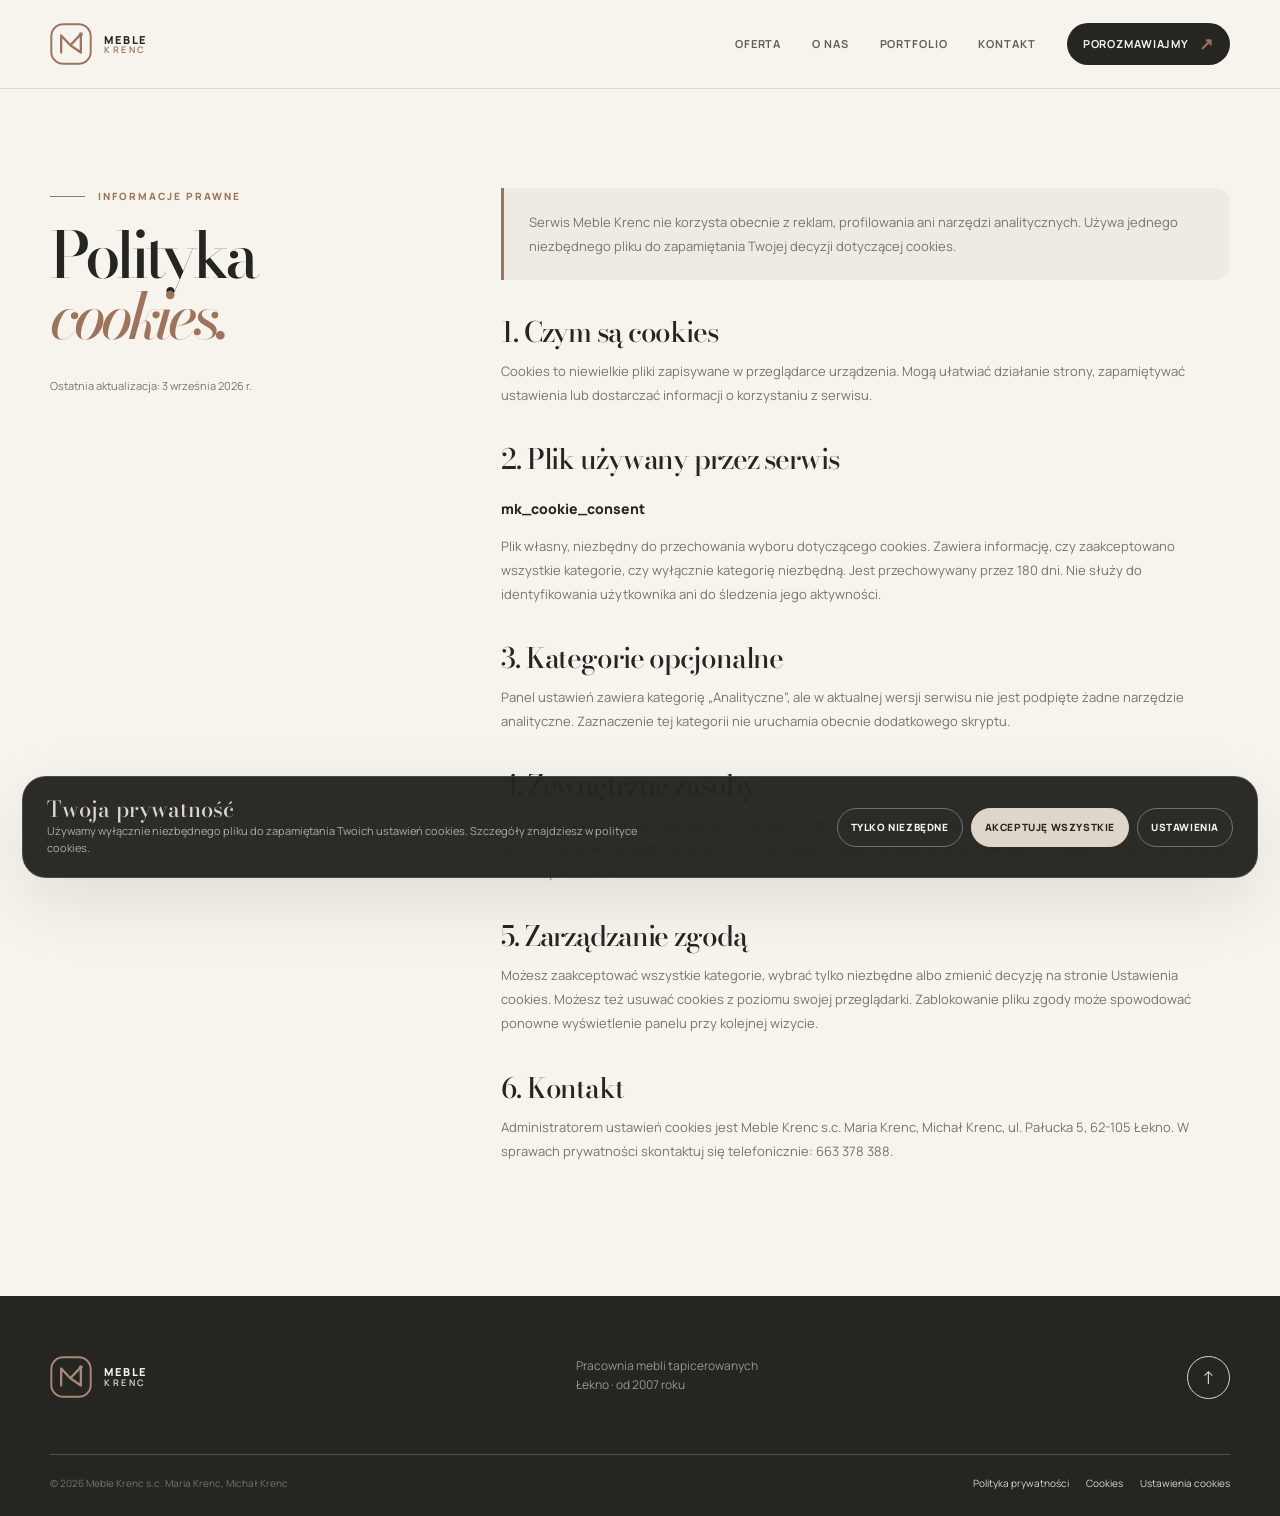
==== cookies.html @ d2b19672 "Refresh site design and add multipage privacy experience" ====
<!doctype html>
<html lang="pl">
  <head><meta charset="UTF-8" /><meta name="viewport" content="width=device-width, initial-scale=1.0" /><meta name="description" content="Polityka cookies serwisu Meble Krenc." /><title>Polityka cookies — Meble Krenc</title><link rel="stylesheet" href="site.css" /><script defer src="site.js"></script></head>
  <body data-page="cookies">
    <a class="skip-link" href="#main-content">Przejdź do treści</a>
    <header class="site-header" data-header><div class="container nav-wrap"><a class="brand" href="index.html" aria-label="Meble Krenc — strona główna"><img class="logo-symbol" src="assets/logo.svg" alt="" /><span class="brand-name">meble<em>krenc</em></span></a><button class="menu-toggle" type="button" aria-expanded="false" aria-controls="site-nav"><span class="sr-only">Otwórz menu</span><span></span><span></span></button><nav class="site-nav" id="site-nav" aria-label="Główna nawigacja"><a href="oferta.html">Oferta</a><a href="o-nas.html">O nas</a><a href="realizacje.html">Portfolio</a><a href="kontakt.html">Kontakt</a><a class="nav-pill" href="kontakt.html">Porozmawiajmy <span>↗</span></a></nav></div></header>
    <main id="main-content" class="legal-page"><div class="container legal-layout"><aside class="legal-aside"><div class="section-label">Informacje prawne</div><h1>Polityka<br /><em>cookies.</em></h1><p class="legal-updated">Ostatnia aktualizacja: 3 września 2026 r.</p></aside><article class="legal-content"><div class="legal-callout"><p>Serwis Meble Krenc nie korzysta obecnie z reklam, profilowania ani narzędzi analitycznych. Używa jednego niezbędnego pliku do zapamiętania Twojej decyzji dotyczącej cookies.</p></div><h2>1. Czym są cookies</h2><p>Cookies to niewielkie pliki zapisywane w przeglądarce urządzenia. Mogą ułatwiać działanie strony, zapamiętywać ustawienia lub dostarczać informacji o korzystaniu z serwisu.</p><h2>2. Plik używany przez serwis</h2><h3>mk_cookie_consent</h3><p>Plik własny, niezbędny do przechowania wyboru dotyczącego cookies. Zawiera informację, czy zaakceptowano wszystkie kategorie, czy wyłącznie kategorię niezbędną. Jest przechowywany przez 180 dni. Nie służy do identyfikowania użytkownika ani do śledzenia jego aktywności.</p><h2>3. Kategorie opcjonalne</h2><p>Panel ustawień zawiera kategorię „Analityczne”, ale w aktualnej wersji serwisu nie jest podpięte żadne narzędzie analityczne. Zaznaczenie tej kategorii nie uruchamia obecnie dodatkowego skryptu.</p><h2>4. Zewnętrzne zasoby</h2><p>Strona korzysta z fontów ładowanych z Google Fonts oraz zdjęć dostarczanych przez Unsplash CDN. Są to zasoby techniczne, a nie narzędzia analityczne. Ich dostawcy mogą przetwarzać podstawowe informacje o połączeniu zgodnie z własnymi zasadami.</p><h2>5. Zarządzanie zgodą</h2><p>Możesz zaakceptować wszystkie kategorie, wybrać tylko niezbędne albo zmienić decyzję na stronie <a href="ustawienia-cookies.html">Ustawienia cookies</a>. Możesz też usuwać cookies z poziomu swojej przeglądarki. Zablokowanie pliku zgody może spowodować ponowne wyświetlenie panelu przy kolejnej wizycie.</p><h2>6. Kontakt</h2><p>Administratorem ustawień cookies jest Meble Krenc s.c. Maria Krenc, Michał Krenc, ul. Pałucka 5, 62-105 Łekno. W sprawach prywatności skontaktuj się telefonicznie: <a href="tel:+48663378388">663 378 388</a>.</p></article></div></main>
    <footer class="site-footer"><div class="container footer-main"><a class="brand footer-brand" href="index.html"><img class="logo-symbol" src="assets/logo.svg" alt="" /><span class="brand-name">meble<em>krenc</em></span></a><p>Pracownia mebli tapicerowanych<br />Łekno · od 2007 roku</p><a class="footer-to-top" href="#main-content" aria-label="Wróć na górę">↑</a></div><div class="container footer-bottom"><span>© <span data-year></span> Meble Krenc s.c. Maria Krenc, Michał Krenc</span><span class="footer-legal"><a href="polityka-prywatnosci.html">Polityka prywatności</a><a href="cookies.html">Cookies</a><a href="ustawienia-cookies.html" data-cookie-open>Ustawienia cookies</a></span></div></footer>
    <div class="cookie-banner" id="cookie-banner" hidden><div class="cookie-copy"><strong>Twoja prywatność</strong><p>Używamy wyłącznie niezbędnego pliku do zapamiętania Twoich ustawień cookies. Szczegóły znajdziesz w <a href="cookies.html">polityce cookies</a>.</p></div><div class="cookie-actions"><button type="button" data-cookie-necessary>Tylko niezbędne</button><button class="cookie-accept" type="button" data-cookie-accept>Akceptuję wszystkie</button><a href="ustawienia-cookies.html">Ustawienia</a></div></div><div class="cookie-modal" id="cookie-modal" hidden><div class="cookie-panel" role="dialog" aria-modal="true" aria-labelledby="cookie-title"><h2 id="cookie-title">Ustawienia cookies</h2><p>Strona nie korzysta obecnie z narzędzi analitycznych ani reklamowych.</p><label class="cookie-option"><span><strong>Niezbędne</strong><p>Zapamiętanie ustawień zgody. Zawsze aktywne.</p></span><input type="checkbox" checked disabled /></label><label class="cookie-option"><span><strong>Analityczne</strong><p>Obecnie nie są używane.</p></span><input type="checkbox" data-cookie-analytics /></label><div class="cookie-panel-actions"><button class="button button-outline" type="button" data-cookie-close>Anuluj</button><button class="button button-primary" type="button" data-cookie-save>Zapisz ustawienia</button></div></div></div>
  </body>
</html>
---- site.css ----
@import url('https://fonts.googleapis.com/css2?family=Bodoni+Moda:opsz,wght@6..96,400;6..96,500;6..96,600;6..96,700&family=Manrope:wght@400;500;600;700;800&display=swap');

:root {
  --charcoal: #252522;
  --charcoal-2: #34332e;
  --cream: #f7f4ee;
  --paper: #eeebe4;
  --sand: #ded6ca;
  --taupe: #b9ad9f;
  --clay: #9d735d;
  --olive: #6f786b;
  --ink-muted: #77746c;
  --line: rgba(37, 37, 34, .14);
  --line-light: rgba(247,244,238,.2);
  --display: "Bodoni Moda", Georgia, serif;
  --body: "Manrope", Arial, sans-serif;
  --shadow: 0 24px 70px rgba(37,37,34,.10);
  --radius-sm: 14px;
  --radius-md: 24px;
  --radius-lg: 34px;
}

* { box-sizing: border-box; }
html { scroll-behavior: smooth; }
body { margin: 0; color: var(--charcoal); background: var(--cream); font-family: var(--body); font-size: 15px; line-height: 1.7; -webkit-font-smoothing: antialiased; }
body.menu-open { overflow: hidden; }
body.modal-open { overflow: hidden; }
img { display: block; max-width: 100%; }
a { color: inherit; text-decoration: none; }
button, input, textarea { font: inherit; }
button { cursor: pointer; }
.container { width: min(1180px, calc(100% - 64px)); margin: 0 auto; }
.section { padding: 132px 0; }
.section-sm { padding: 84px 0; }
.dark { color: var(--cream); background: var(--charcoal); }
.paper { background: var(--paper); }
.cream { background: var(--cream); }
.sr-only { position: absolute; width: 1px; height: 1px; padding: 0; margin: -1px; overflow: hidden; clip: rect(0,0,0,0); white-space: nowrap; border: 0; }
.skip-link { position: fixed; z-index: 200; top: -60px; left: 20px; padding: 10px 16px; color: var(--cream); background: var(--charcoal); border-radius: 999px; transition: top .2s; }
.skip-link:focus { top: 20px; }

.site-header { position: fixed; z-index: 60; inset: 0 0 auto; color: var(--charcoal); background: rgba(247,244,238,.91); border-bottom: 1px solid var(--line); backdrop-filter: blur(18px); transition: color .25s, background .25s, border-color .25s; }
.page-home .site-header { color: var(--cream); background: transparent; border-color: rgba(247,244,238,.2); }
.page-home .site-header.is-scrolled { color: var(--charcoal); background: rgba(247,244,238,.94); border-color: var(--line); }
.nav-wrap { min-height: 88px; display: flex; align-items: center; justify-content: space-between; gap: 28px; }
.brand { display: inline-flex; align-items: center; gap: 12px; color: currentColor; }
.logo-symbol { width: 42px; height: 42px; }
.page-home .logo-symbol { filter: grayscale(1) brightness(0) invert(1); }
.page-home .site-header.is-scrolled .logo-symbol { filter: none; }
.brand-name { display: flex; flex-direction: column; font-size: 11px; line-height: 1.04; letter-spacing: .17em; text-transform: uppercase; font-weight: 800; }
.brand-name em { color: var(--clay); font-style: normal; letter-spacing: .28em; font-size: 9px; font-weight: 600; }
.site-nav { display: flex; align-items: center; gap: 31px; font-size: 11px; font-weight: 700; letter-spacing: .08em; text-transform: uppercase; }
.site-nav a { position: relative; opacity: .72; transition: opacity .2s, color .2s; }
.site-nav a:hover, .site-nav a:focus-visible, .site-nav a.is-active { opacity: 1; color: var(--clay); }
.site-nav a.is-active::after { content: ""; position: absolute; bottom: -11px; left: 0; right: .08em; height: 1px; background: currentColor; }
.nav-pill { display: inline-flex; align-items: center; gap: 10px; padding: 12px 16px; color: var(--cream) !important; background: var(--charcoal); border-radius: 999px; opacity: 1 !important; transition: transform .2s, background .2s !important; }
.page-home .nav-pill { color: var(--charcoal) !important; background: var(--cream); }
.nav-pill:hover, .nav-pill:focus-visible { color: var(--cream) !important; background: var(--clay); transform: translateY(-2px); }
.nav-pill span { color: var(--clay); font-size: 17px; line-height: 0; }
.nav-pill:hover span { color: var(--cream); }
.menu-toggle { display: none; width: 44px; height: 42px; color: currentColor; border: 1px solid currentColor; border-radius: 999px; background: transparent; }
.menu-toggle span:not(.sr-only) { display: block; width: 16px; height: 1px; margin: 4px auto; background: currentColor; transition: transform .2s; }

.eyebrow { display: flex; align-items: center; gap: 12px; margin: 0 0 26px; color: var(--clay); font-size: 10px; line-height: 1; text-transform: uppercase; letter-spacing: .2em; font-weight: 800; }
.eyebrow::before { content: ""; width: 35px; height: 1px; background: currentColor; }
.dark .eyebrow { color: var(--sand); }
.display-title { margin: 0; font-family: var(--display); font-size: clamp(48px, 6vw, 86px); line-height: .95; letter-spacing: -.075em; font-weight: 500; }
.display-title em { color: var(--clay); font-style: italic; }
.dark .display-title em { color: var(--sand); }
.body-lead { max-width: 520px; color: var(--ink-muted); font-size: 16px; line-height: 1.8; }
.dark .body-lead { color: rgba(247,244,238,.67); }
.button { display: inline-flex; align-items: center; justify-content: center; gap: 18px; min-height: 51px; padding: 14px 21px; border: 1px solid transparent; border-radius: 999px; font-size: 11px; line-height: 1; letter-spacing: .08em; text-transform: uppercase; font-weight: 800; transition: transform .2s, color .2s, background .2s, border-color .2s; }
.button:hover, .button:focus-visible { transform: translateY(-3px); }
.button span { font-family: Arial, sans-serif; font-size: 18px; line-height: 0; font-weight: 400; }
.button-primary { color: var(--cream); background: var(--charcoal); }
.button-primary:hover, .button-primary:focus-visible { background: var(--clay); }
.button-outline { color: var(--charcoal); border-color: var(--charcoal); background: transparent; }
.button-outline:hover, .button-outline:focus-visible { color: var(--cream); background: var(--charcoal); }
.button-light { color: var(--charcoal); background: var(--cream); }
.button-light:hover, .button-light:focus-visible { background: var(--sand); }
.text-link { display: inline-flex; align-items: center; gap: 11px; padding-bottom: 5px; border-bottom: 1px solid currentColor; font-size: 11px; letter-spacing: .08em; text-transform: uppercase; font-weight: 800; }
.text-link span { color: var(--clay); font-size: 17px; line-height: 0; transition: transform .2s; }
.text-link:hover span { transform: translate(3px, -3px); }

.home-hero { min-height: 820px; display: flex; align-items: center; position: relative; overflow: hidden; padding: 150px 0 90px; color: var(--cream); background: var(--charcoal); }
.hero-backdrop { position: absolute; inset: 0; background: linear-gradient(90deg, rgba(37,37,34,.93) 0%, rgba(37,37,34,.77) 43%, rgba(37,37,34,.32) 100%), url('assets/facebook-profile.jpg') 70% 54% / cover; filter: saturate(.58); }
.hero-backdrop::after { content: ""; position: absolute; inset: 0; background: linear-gradient(180deg, rgba(37,37,34,.15), rgba(37,37,34,.76)); }
.hero-scribble { position: absolute; z-index: 1; right: -120px; bottom: -205px; width: 600px; height: 600px; border: 1px solid rgba(247,244,238,.16); border-radius: 50%; }
.hero-scribble::after { content: ""; position: absolute; inset: 64px; border: 1px solid rgba(247,244,238,.1); border-radius: 50%; }
.hero-content { position: relative; z-index: 2; max-width: 760px; }
.home-hero h1 { max-width: 780px; margin: 0 0 32px; font-family: var(--display); font-size: clamp(58px, 8.2vw, 112px); line-height: .87; letter-spacing: -.08em; font-weight: 500; }
.home-hero h1 em { color: var(--sand); font-style: italic; }
.hero-description { max-width: 430px; color: rgba(247,244,238,.72); font-size: 16px; line-height: 1.8; }
.hero-actions { display: flex; align-items: center; flex-wrap: wrap; gap: 21px; margin-top: 38px; }
.home-hero .button-primary { color: var(--charcoal); background: var(--sand); }
.home-hero .button-primary:hover { background: var(--cream); }
.hero-facts { display: flex; gap: 42px; margin-top: 88px; }
.hero-fact { display: flex; flex-direction: column; gap: 5px; padding-left: 13px; border-left: 1px solid var(--clay); }
.hero-fact strong { font-family: var(--display); font-size: 30px; line-height: 1; font-weight: 500; }
.hero-fact span { color: rgba(247,244,238,.54); font-size: 10px; text-transform: uppercase; letter-spacing: .12em; }
.hero-side-label { position: absolute; z-index: 2; right: 32px; bottom: 39px; display: flex; align-items: center; gap: 12px; color: rgba(247,244,238,.62); font-size: 9px; text-transform: uppercase; letter-spacing: .2em; writing-mode: vertical-rl; }
.hero-side-label::after { content: ""; width: 1px; height: 52px; background: var(--clay); }

.intro-split { display: grid; grid-template-columns: .78fr 1.22fr; gap: 100px; align-items: start; }
.section-label { display: flex; align-items: center; gap: 13px; color: var(--clay); font-size: 10px; text-transform: uppercase; letter-spacing: .2em; font-weight: 800; }
.section-label::before { content: ""; width: 35px; height: 1px; background: currentColor; }
.intro-copy { max-width: 690px; }
.intro-copy .display-title { margin-bottom: 32px; }
.intro-copy p { max-width: 610px; color: var(--ink-muted); font-size: 15px; line-height: 1.85; }
.intro-copy .text-link { margin-top: 22px; }
.mini-note { display: flex; gap: 17px; align-items: center; margin-top: 62px; color: var(--ink-muted); font-size: 11px; line-height: 1.5; }
.mini-note strong { color: var(--charcoal); font-weight: 800; }
.mini-note-mark { width: 41px; height: 41px; display: grid; place-items: center; color: var(--clay); border: 1px solid var(--clay); border-radius: 50%; font-family: var(--display); font-size: 18px; }

.home-offer { padding: 126px 0; background: var(--paper); }
.section-top { display: flex; justify-content: space-between; align-items: end; gap: 44px; margin-bottom: 56px; }
.section-top > div:first-child { max-width: 680px; }
.section-top .display-title { margin-top: 20px; }
.section-top > p { max-width: 320px; margin: 0; color: var(--ink-muted); font-size: 13px; line-height: 1.75; }
.service-grid { display: grid; grid-template-columns: repeat(3, 1fr); gap: 16px; }
.service-card { min-height: 330px; display: flex; flex-direction: column; padding: 28px; background: var(--cream); border: 1px solid var(--line); border-radius: var(--radius-md); transition: transform .25s, box-shadow .25s; }
.service-card:hover { transform: translateY(-7px); box-shadow: var(--shadow); }
.service-card:nth-child(2) { background: var(--charcoal); color: var(--cream); }
.service-card:nth-child(3) { background: var(--sand); }
.service-index { color: var(--clay); font-size: 10px; letter-spacing: .12em; font-weight: 800; }
.service-icon { width: 49px; height: 49px; display: grid; place-items: center; margin: 47px 0 27px; border: 1px solid currentColor; border-radius: 50%; font-family: var(--display); font-size: 25px; }
.service-card h3 { margin: 0 0 12px; font-family: var(--display); font-size: 27px; line-height: 1; letter-spacing: -.05em; font-weight: 500; }
.service-card p { max-width: 280px; margin: 0; color: var(--ink-muted); font-size: 13px; line-height: 1.65; }
.service-card:nth-child(2) p { color: rgba(247,244,238,.62); }
.service-card a { display: flex; justify-content: space-between; align-items: center; margin-top: auto; padding-top: 22px; color: var(--clay); font-size: 11px; text-transform: uppercase; letter-spacing: .08em; font-weight: 800; }
.service-card a span { font-size: 18px; }

.photo-callout { padding: 132px 0; color: var(--cream); background: var(--charcoal); }
.photo-callout-grid { display: grid; grid-template-columns: 1fr 1fr; gap: 100px; align-items: center; }
.photo-frame { position: relative; overflow: hidden; border-radius: var(--radius-lg); background: var(--charcoal-2); }
.photo-frame img { width: 100%; height: 550px; object-fit: cover; object-position: center 58%; filter: saturate(.55); }
.photo-frame::after { content: ""; position: absolute; inset: 0; background: linear-gradient(180deg, transparent 45%, rgba(37,37,34,.72)); }
.photo-badge { position: absolute; z-index: 1; left: 24px; bottom: 22px; color: var(--cream); font-size: 10px; text-transform: uppercase; letter-spacing: .17em; }
.photo-badge strong { display: block; margin-top: 6px; color: var(--sand); font-family: var(--display); font-size: 22px; line-height: 1; letter-spacing: -.04em; font-weight: 500; text-transform: none; }
.photo-callout-copy .display-title { margin-bottom: 28px; }
.photo-callout-copy p { max-width: 430px; color: rgba(247,244,238,.64); font-size: 15px; line-height: 1.8; }
.photo-callout-copy .button { margin-top: 25px; }

.quote-section { padding: 130px 0; text-align: center; background: var(--cream); }
.quote-section blockquote { max-width: 840px; margin: 0 auto; font-family: var(--display); font-size: clamp(38px, 5.2vw, 68px); line-height: 1.04; letter-spacing: -.07em; font-weight: 500; }
.quote-section blockquote em { color: var(--clay); font-style: italic; }
.quote-section cite { display: block; margin-top: 28px; color: var(--ink-muted); font-family: var(--body); font-size: 10px; font-style: normal; text-transform: uppercase; letter-spacing: .2em; font-weight: 800; }

.inner-hero { padding: 190px 0 96px; background: var(--paper); }
.inner-hero-grid { display: grid; grid-template-columns: 1fr .8fr; gap: 80px; align-items: end; }
.inner-hero h1 { max-width: 760px; margin: 0; font-family: var(--display); font-size: clamp(55px, 8vw, 105px); line-height: .88; letter-spacing: -.08em; font-weight: 500; }
.inner-hero h1 em { color: var(--clay); font-style: italic; }
.inner-hero-intro { max-width: 360px; margin: 0 0 6px; color: var(--ink-muted); font-size: 15px; line-height: 1.8; }
.inner-hero-meta { display: flex; gap: 24px; margin-top: 52px; color: var(--ink-muted); font-size: 10px; text-transform: uppercase; letter-spacing: .15em; }
.inner-hero-meta strong { color: var(--charcoal); font-weight: 800; }

.offer-page .service-grid { grid-template-columns: repeat(2, 1fr); gap: 18px; }
.offer-page .service-card { min-height: 340px; }
.service-card.wide { min-height: 400px; grid-column: span 2; display: grid; grid-template-columns: .9fr 1.1fr; align-items: end; gap: 50px; }
.service-card.wide .service-icon { margin-top: 20px; }
.service-detail { padding: 126px 0; }
.detail-grid { display: grid; grid-template-columns: .75fr 1.25fr; gap: 120px; }
.detail-aside { position: sticky; top: 130px; align-self: start; }
.detail-aside h2 { margin: 22px 0; font-family: var(--display); font-size: 48px; line-height: .98; letter-spacing: -.07em; font-weight: 500; }
.detail-aside h2 em { color: var(--clay); font-style: italic; }
.detail-aside p { color: var(--ink-muted); font-size: 13px; line-height: 1.75; }
.detail-list { border-top: 1px solid var(--line); }
.detail-item { padding: 26px 0; border-bottom: 1px solid var(--line); }
.detail-item h3 { margin: 0 0 8px; font-family: var(--display); font-size: 28px; letter-spacing: -.05em; font-weight: 500; }
.detail-item p { margin: 0; color: var(--ink-muted); font-size: 14px; line-height: 1.75; }

.portfolio-header { padding-bottom: 67px; }
.portfolio-note { display: flex; justify-content: space-between; gap: 40px; align-items: end; margin-top: 32px; }
.portfolio-note p { max-width: 520px; margin: 0; color: var(--ink-muted); font-size: 14px; line-height: 1.8; }
.portfolio-note a { flex-shrink: 0; }
.portfolio-grid { display: grid; grid-template-columns: repeat(12, 1fr); gap: 18px; }
.portfolio-card { position: relative; min-height: 325px; overflow: hidden; border-radius: var(--radius-md); background: var(--charcoal); }
.portfolio-card:nth-child(1) { grid-column: span 7; min-height: 570px; }
.portfolio-card:nth-child(2) { grid-column: span 5; }
.portfolio-card:nth-child(3) { grid-column: span 5; }
.portfolio-card:nth-child(4) { grid-column: span 7; min-height: 455px; }
.portfolio-card:nth-child(5), .portfolio-card:nth-child(6), .portfolio-card:nth-child(7) { grid-column: span 4; min-height: 350px; }
.portfolio-card:nth-child(8) { grid-column: span 8; min-height: 430px; }
.portfolio-card:nth-child(9) { grid-column: span 4; min-height: 430px; }
.portfolio-card:nth-child(n+10) { grid-column: span 4; min-height: 350px; }
.portfolio-card img { width: 100%; height: 100%; position: absolute; inset: 0; object-fit: cover; filter: saturate(.62); transition: transform .7s, filter .3s; }
.portfolio-card:hover img { transform: scale(1.06); filter: saturate(.85); }
.portfolio-card::after { content: ""; position: absolute; inset: 0; background: linear-gradient(180deg, transparent 28%, rgba(37,37,34,.82)); }
.portfolio-meta { position: absolute; z-index: 1; left: 25px; right: 25px; bottom: 21px; color: var(--cream); }
.portfolio-meta small { color: var(--sand); font-size: 10px; text-transform: uppercase; letter-spacing: .17em; }
.portfolio-meta h2 { margin: 8px 0 0; font-family: var(--display); font-size: 31px; line-height: 1; letter-spacing: -.06em; font-weight: 500; }
.portfolio-meta h2 em { color: var(--sand); font-style: italic; }
.portfolio-tag { position: absolute; z-index: 2; top: 18px; left: 18px; padding: 8px 12px; color: var(--cream); border: 1px solid rgba(247,244,238,.42); border-radius: 999px; background: rgba(37,37,34,.24); font-size: 9px; text-transform: uppercase; letter-spacing: .14em; }
.portfolio-tag.verified { color: var(--charcoal); border-color: var(--sand); background: var(--sand); }
.portfolio-legal-note { margin-top: 40px; padding: 22px 24px; color: var(--ink-muted); border: 1px solid var(--line); border-radius: var(--radius-sm); background: var(--cream); font-size: 12px; line-height: 1.7; }
.portfolio-legal-note strong { color: var(--charcoal); }

.about-grid { display: grid; grid-template-columns: .75fr 1.25fr; gap: 100px; align-items: start; }
.about-copy h2 { margin: 20px 0 32px; font-family: var(--display); font-size: clamp(48px, 5.4vw, 76px); line-height: .93; letter-spacing: -.08em; font-weight: 500; }
.about-copy h2 em { color: var(--clay); font-style: italic; }
.about-copy > p { max-width: 560px; color: var(--ink-muted); font-size: 15px; line-height: 1.9; }
.about-facts { display: grid; grid-template-columns: repeat(2, 1fr); gap: 15px; margin-top: 49px; }
.about-fact { padding: 22px; border-radius: var(--radius-sm); background: var(--paper); }
.about-fact strong { display: block; margin-bottom: 4px; color: var(--clay); font-family: var(--display); font-size: 32px; line-height: 1; font-weight: 500; }
.about-fact span { color: var(--ink-muted); font-size: 10px; text-transform: uppercase; letter-spacing: .1em; }
.about-image { overflow: hidden; border-radius: var(--radius-lg); }
.about-image img { width: 100%; height: 620px; object-fit: cover; object-position: center 62%; filter: saturate(.57); }
.values { padding: 128px 0; background: var(--charcoal); }
.values-grid { display: grid; grid-template-columns: .8fr 1.2fr; gap: 100px; }
.values h2 { margin: 18px 0 0; color: var(--cream); font-family: var(--display); font-size: clamp(45px, 5vw, 70px); line-height: .95; letter-spacing: -.07em; font-weight: 500; }
.values h2 em { color: var(--sand); font-style: italic; }
.values-list { display: grid; grid-template-columns: repeat(2, 1fr); gap: 0; }
.value-item { padding: 26px 28px 32px 0; border-top: 1px solid var(--line-light); }
.value-item:nth-child(even) { padding-left: 28px; border-left: 1px solid var(--line-light); }
.value-item strong { display: block; margin-bottom: 12px; color: var(--sand); font-family: var(--display); font-size: 25px; line-height: 1; font-weight: 500; }
.value-item p { margin: 0; color: rgba(247,244,238,.58); font-size: 13px; line-height: 1.7; }

.contact-layout { display: grid; grid-template-columns: .8fr 1.2fr; gap: 120px; }
.contact-info h2 { margin: 20px 0 27px; font-family: var(--display); font-size: clamp(48px, 5.4vw, 76px); line-height: .9; letter-spacing: -.08em; font-weight: 500; }
.contact-info h2 em { color: var(--clay); font-style: italic; }
.contact-info > p { max-width: 370px; color: var(--ink-muted); font-size: 15px; line-height: 1.8; }
.contact-list { display: grid; gap: 23px; margin-top: 58px; }
.contact-item { display: flex; flex-direction: column; gap: 6px; }
.contact-item span { color: var(--clay); font-size: 10px; text-transform: uppercase; letter-spacing: .16em; font-weight: 800; }
.contact-item strong { font-size: 16px; font-weight: 600; }
.contact-item a:hover { color: var(--clay); }
.hours { margin-top: 52px; padding-top: 24px; border-top: 1px solid var(--line); }
.hours h3 { margin: 0 0 15px; font-family: var(--display); font-size: 24px; font-weight: 500; }
.hours-row { display: flex; justify-content: space-between; max-width: 275px; color: var(--ink-muted); font-size: 12px; }
.hours-row strong { color: var(--charcoal); font-weight: 700; }
.contact-form { padding: 35px; border-radius: var(--radius-md); background: var(--paper); }
.form-heading { display: flex; justify-content: space-between; align-items: baseline; gap: 20px; margin-bottom: 25px; }
.form-heading h2 { margin: 0; font-family: var(--display); font-size: 32px; font-weight: 500; letter-spacing: -.05em; }
.form-heading span { color: var(--ink-muted); font-size: 10px; text-transform: uppercase; letter-spacing: .12em; }
.form-field { display: block; margin-top: 18px; color: var(--ink-muted); font-size: 11px; font-weight: 700; }
.form-field input, .form-field textarea { width: 100%; margin-top: 6px; padding: 12px 0; color: var(--charcoal); border: 0; border-bottom: 1px solid var(--line); border-radius: 0; outline: none; background: transparent; resize: vertical; font-size: 14px; }
.form-field input::placeholder, .form-field textarea::placeholder { color: #a7a39b; }
.form-field input:focus, .form-field textarea:focus { border-bottom-color: var(--clay); }
.contact-form .button { margin-top: 26px; }
.form-status { min-height: 20px; margin: 15px 0 0; color: var(--olive); font-size: 12px; line-height: 1.4; }
.map-card { display: flex; justify-content: space-between; gap: 20px; align-items: center; margin-top: 20px; padding: 22px 25px; border-radius: var(--radius-md); color: var(--cream); background: var(--charcoal); }
.map-card strong { display: block; margin-bottom: 5px; font-family: var(--display); font-size: 24px; line-height: 1; font-weight: 500; }
.map-card span { color: rgba(247,244,238,.58); font-size: 11px; }
.map-card a { flex-shrink: 0; display: grid; place-items: center; width: 42px; height: 42px; border: 1px solid var(--sand); border-radius: 50%; color: var(--sand); font-size: 19px; }

.legal-page { padding: 188px 0 120px; }
.legal-layout { display: grid; grid-template-columns: .65fr 1.35fr; gap: 100px; }
.legal-aside { position: sticky; top: 130px; align-self: start; }
.legal-aside h1 { margin: 20px 0 0; font-family: var(--display); font-size: clamp(45px, 5vw, 70px); line-height: .95; letter-spacing: -.08em; font-weight: 500; }
.legal-aside h1 em { color: var(--clay); font-style: italic; }
.legal-updated { margin-top: 30px; color: var(--ink-muted); font-size: 11px; }
.legal-content { max-width: 740px; }
.legal-content h2 { margin: 38px 0 13px; font-family: var(--display); font-size: 28px; line-height: 1; letter-spacing: -.04em; font-weight: 500; }
.legal-content h2:first-child { margin-top: 0; }
.legal-content h3 { margin: 24px 0 8px; font-size: 14px; font-weight: 800; }
.legal-content p, .legal-content li { color: var(--ink-muted); font-size: 13px; line-height: 1.85; }
.legal-content ul { padding-left: 20px; }
.legal-content li { margin-bottom: 5px; }
.legal-callout { padding: 22px 25px; border-left: 3px solid var(--clay); border-radius: 0 var(--radius-sm) var(--radius-sm) 0; background: var(--paper); }
.legal-callout p { margin: 0; }

.cookie-banner { position: fixed; z-index: 100; right: 22px; bottom: 22px; left: 22px; display: flex; justify-content: space-between; align-items: center; gap: 30px; padding: 21px 24px; color: var(--cream); border: 1px solid rgba(247,244,238,.14); border-radius: var(--radius-md); background: rgba(37,37,34,.97); box-shadow: var(--shadow); }
.cookie-banner[hidden], .cookie-modal[hidden] { display: none; }
.cookie-copy strong { display: block; margin-bottom: 3px; color: var(--sand); font-family: var(--display); font-size: 22px; line-height: 1; font-weight: 500; }
.cookie-copy p { max-width: 620px; margin: 0; color: rgba(247,244,238,.64); font-size: 11px; line-height: 1.5; }
.cookie-actions { display: flex; flex-wrap: wrap; justify-content: flex-end; gap: 8px; }
.cookie-actions button, .cookie-actions a { padding: 10px 13px; border: 1px solid rgba(247,244,238,.35); border-radius: 999px; color: var(--cream); background: transparent; font-size: 10px; letter-spacing: .06em; text-transform: uppercase; font-weight: 800; }
.cookie-actions button:hover, .cookie-actions a:hover { color: var(--charcoal); background: var(--sand); border-color: var(--sand); }
.cookie-actions .cookie-accept { color: var(--charcoal); background: var(--sand); border-color: var(--sand); }
.cookie-modal { position: fixed; z-index: 110; inset: 0; display: grid; place-items: center; padding: 20px; background: rgba(37,37,34,.6); backdrop-filter: blur(5px); }
.cookie-panel { width: min(600px, 100%); padding: 32px; color: var(--charcoal); border-radius: var(--radius-md); background: var(--cream); box-shadow: var(--shadow); }
.cookie-panel h2 { margin: 0 0 10px; font-family: var(--display); font-size: 32px; line-height: 1; letter-spacing: -.05em; font-weight: 500; }
.cookie-panel > p { margin-bottom: 24px; color: var(--ink-muted); font-size: 12px; line-height: 1.65; }
.cookie-option { display: flex; justify-content: space-between; gap: 22px; align-items: center; padding: 17px 0; border-top: 1px solid var(--line); }
.cookie-option strong { display: block; margin-bottom: 3px; font-size: 13px; }
.cookie-option p { margin: 0; color: var(--ink-muted); font-size: 11px; line-height: 1.45; }
.cookie-option input { width: 19px; height: 19px; accent-color: var(--clay); }
.cookie-option input:disabled { opacity: .5; }
.cookie-panel-actions { display: flex; justify-content: flex-end; gap: 9px; margin-top: 20px; }
.cookie-panel-actions button { border: 0; }

.site-footer { padding: 60px 0 24px; color: var(--cream); background: var(--charcoal); }
.footer-main { display: flex; justify-content: space-between; align-items: start; gap: 30px; padding-bottom: 55px; border-bottom: 1px solid var(--line-light); }
.footer-brand .logo-symbol { filter: sepia(.15) saturate(.7) brightness(1.12); }
.footer-brand .brand-name em { color: var(--sand); }
.footer-main > p { margin: 0; color: rgba(247,244,238,.54); font-size: 12px; line-height: 1.6; }
.footer-to-top { display: grid; place-items: center; width: 43px; height: 43px; border: 1px solid var(--sand); border-radius: 50%; color: var(--sand); font-size: 18px; transition: transform .2s, background .2s; }
.footer-to-top:hover { transform: translateY(-3px); background: rgba(222,214,202,.1); }
.footer-bottom { display: flex; justify-content: space-between; gap: 20px; padding-top: 20px; color: rgba(247,244,238,.38); font-size: 10px; }
.footer-bottom a { color: var(--sand); }
.footer-legal { display: flex; flex-wrap: wrap; gap: 17px; }

.reveal { opacity: 0; transform: translateY(22px); transition: opacity .7s ease, transform .7s ease; }
.reveal.is-visible { opacity: 1; transform: translateY(0); }
.reveal-delay-1 { transition-delay: .1s; }
.reveal-delay-2 { transition-delay: .18s; }
.reveal-delay-3 { transition-delay: .26s; }

@media (max-width: 980px) {
  .container { width: min(100% - 48px, 720px); }
  .site-nav { gap: 18px; }
  .home-hero { min-height: 750px; }
  .intro-split, .photo-callout-grid, .about-grid, .values-grid, .contact-layout, .legal-layout, .detail-grid { gap: 55px; }
  .service-grid { grid-template-columns: 1fr 1fr; }
  .service-card.wide { grid-column: span 2; }
  .portfolio-card:nth-child(n) { min-height: 310px; }
  .portfolio-card:nth-child(1), .portfolio-card:nth-child(4) { min-height: 450px; }
  .cookie-banner { align-items: start; flex-direction: column; gap: 17px; }
  .cookie-actions { justify-content: start; }
}

@media (max-width: 720px) {
  .container { width: calc(100% - 36px); }
  .section { padding: 88px 0; }
  .section-sm { padding: 64px 0; }
  .nav-wrap { min-height: 74px; }
  .menu-toggle { display: block; }
  .site-nav { position: fixed; inset: 74px 0 auto; display: flex; align-items: stretch; flex-direction: column; gap: 0; padding: 12px 18px 24px; color: var(--charcoal); background: var(--cream); border-top: 1px solid var(--line); transform: translateY(-120%); opacity: 0; pointer-events: none; transition: transform .3s, opacity .3s; }
  .page-home .site-nav { color: var(--charcoal); background: var(--cream); }
  .site-nav.is-open { transform: translateY(0); opacity: 1; pointer-events: auto; }
  .site-nav a { padding: 14px 0; border-bottom: 1px solid var(--line); }
  .site-nav a.is-active::after { display: none; }
  .nav-pill { justify-content: center; margin-top: 17px; border-bottom: 0 !important; }
  .menu-toggle[aria-expanded="true"] span:not(.sr-only):first-of-type { transform: translateY(3px) rotate(45deg); }
  .menu-toggle[aria-expanded="true"] span:not(.sr-only):last-of-type { transform: translateY(-3px) rotate(-45deg); }
  .home-hero { min-height: 780px; padding: 135px 0 70px; }
  .hero-backdrop { background-position: 63% center; }
  .hero-scribble { right: -320px; bottom: -180px; }
  .home-hero h1 { font-size: clamp(58px, 17vw, 88px); }
  .hero-description { font-size: 14px; }
  .hero-facts { gap: 21px; margin-top: 58px; }
  .hero-fact strong { font-size: 26px; }
  .hero-fact span { font-size: 8px; }
  .hero-side-label { display: none; }
  .intro-split, .photo-callout-grid, .about-grid, .values-grid, .contact-layout, .legal-layout, .detail-grid, .inner-hero-grid { display: block; }
  .intro-split > .section-label, .about-grid > .section-label { margin-bottom: 40px; }
  .mini-note { margin-top: 37px; }
  .section-top { display: block; margin-bottom: 40px; }
  .section-top > p { margin-top: 24px; }
  .service-grid { grid-template-columns: 1fr; gap: 12px; }
  .service-card, .offer-page .service-card { min-height: 295px; padding: 24px; }
  .service-card.wide { min-height: 345px; display: flex; grid-column: auto; }
  .service-icon { margin: 37px 0 22px; }
  .photo-callout-grid { display: flex; flex-direction: column; gap: 43px; }
  .photo-frame img { height: 420px; }
  .photo-callout-copy { width: 100%; }
  .inner-hero { padding: 140px 0 72px; }
  .inner-hero-grid > .inner-hero-intro { margin-top: 30px; }
  .inner-hero-meta { margin-top: 37px; }
  .portfolio-note { display: block; }
  .portfolio-note a { display: inline-flex; margin-top: 20px; }
  .portfolio-grid { display: grid; grid-template-columns: 1fr 1fr; gap: 10px; }
  .portfolio-card:nth-child(n) { grid-column: span 1; min-height: 220px; border-radius: 17px; }
  .portfolio-card:nth-child(1), .portfolio-card:nth-child(4), .portfolio-card:nth-child(8) { grid-column: span 2; min-height: 330px; }
  .portfolio-card:nth-child(9) { grid-column: span 1; }
  .portfolio-card:nth-child(n+10) { grid-column: span 1; }
  .portfolio-meta { left: 16px; right: 16px; bottom: 15px; }
  .portfolio-meta h2 { font-size: 24px; }
  .portfolio-tag { top: 12px; left: 12px; padding: 7px 9px; font-size: 8px; }
  .about-image { margin-top: 50px; }
  .about-image img { height: 420px; }
  .about-facts { gap: 9px; }
  .about-fact { padding: 17px; }
  .about-fact strong { font-size: 27px; }
  .values-list { grid-template-columns: 1fr; margin-top: 45px; }
  .value-item:nth-child(even) { padding-left: 0; border-left: 0; }
  .contact-info { margin-bottom: 47px; }
  .contact-list { margin-top: 38px; }
  .contact-form { padding: 24px 19px; }
  .form-heading { display: block; }
  .form-heading span { display: block; margin-top: 7px; }
  .map-card { padding: 18px; }
  .legal-page { padding: 140px 0 80px; }
  .legal-aside { position: static; margin-bottom: 55px; }
  .legal-content h2 { font-size: 25px; }
  .cookie-banner { right: 10px; bottom: 10px; left: 10px; padding: 18px; }
  .cookie-actions { gap: 7px; }
  .cookie-actions button, .cookie-actions a { font-size: 8px; padding: 9px 10px; }
  .cookie-panel { padding: 25px 20px; }
  .cookie-panel-actions { flex-wrap: wrap; }
  .footer-main, .footer-bottom { display: block; }
  .footer-main > p { margin: 25px 0; }
  .footer-to-top { margin-left: auto; }
  .footer-bottom > span { display: block; margin-bottom: 10px; }
}

@media (prefers-reduced-motion: reduce) {
  html { scroll-behavior: auto; }
  *, *::before, *::after { animation-duration: .01ms !important; animation-iteration-count: 1 !important; transition-duration: .01ms !important; }
  .reveal { opacity: 1; transform: none; }
}
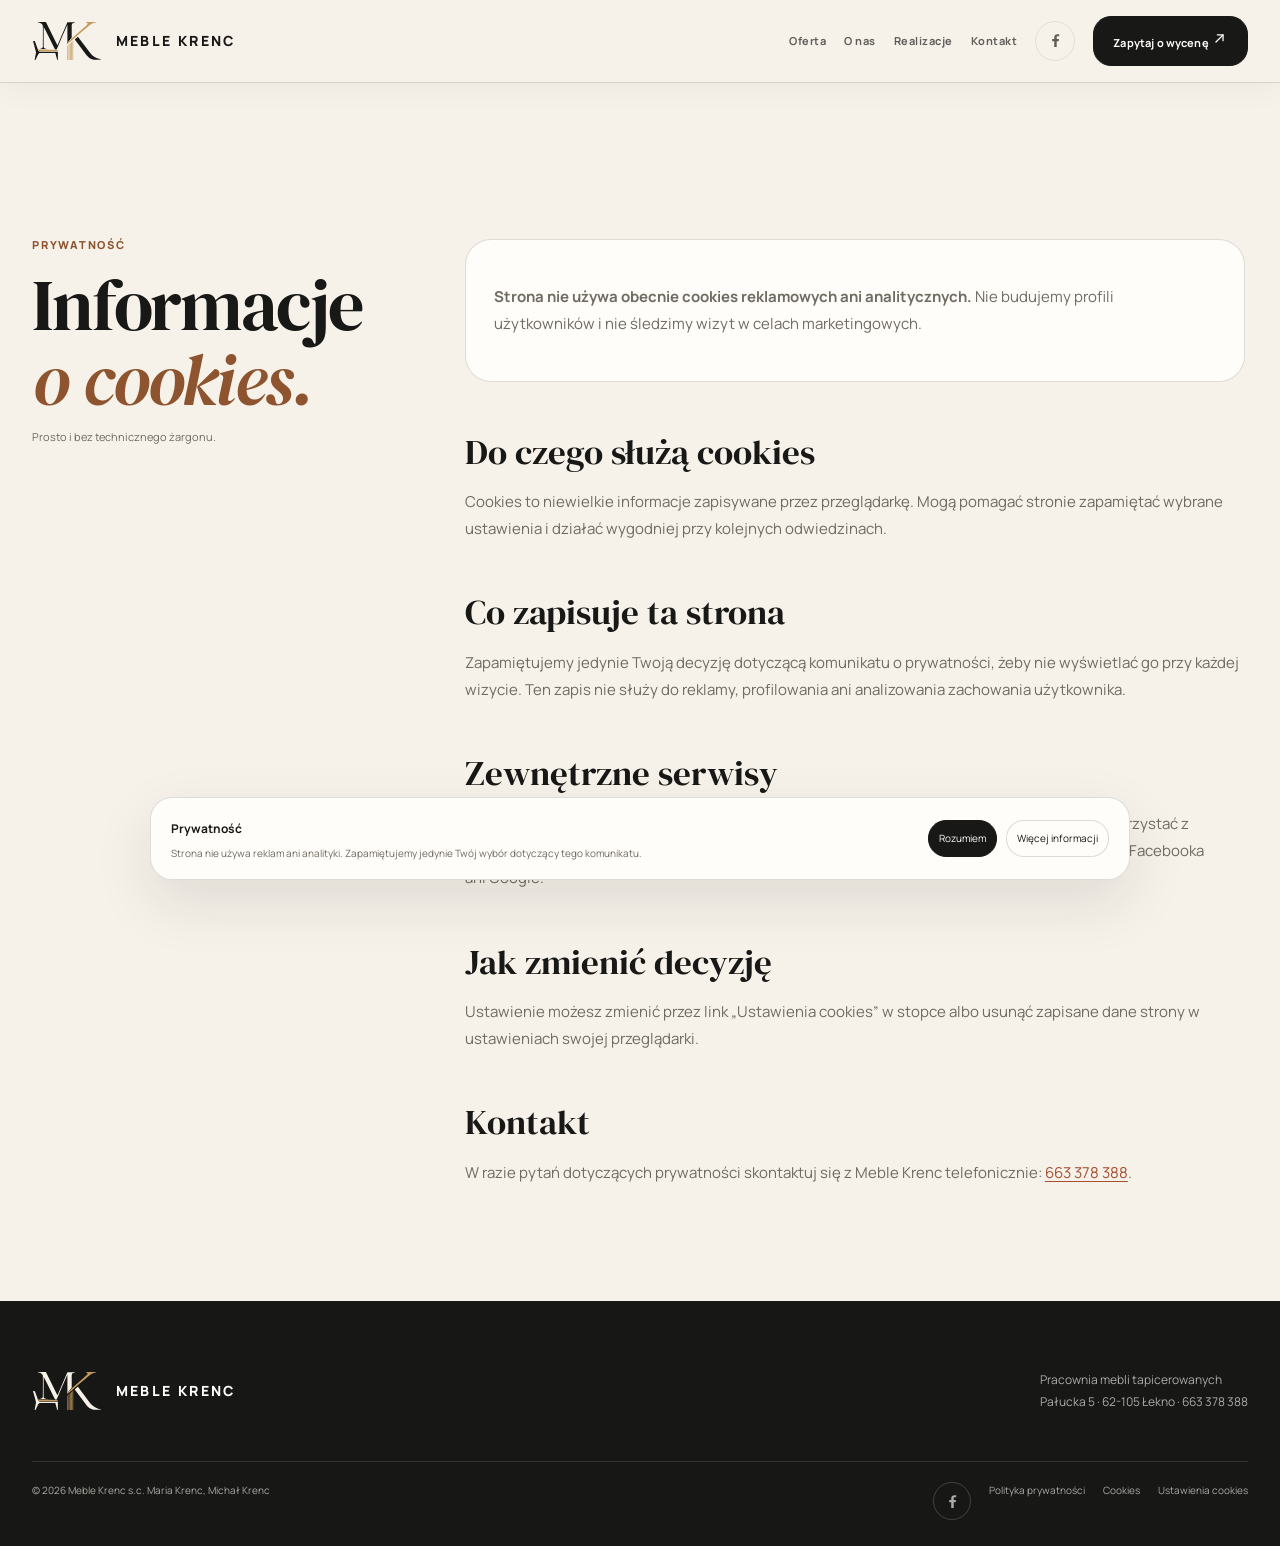
==== commit 529c5721: "Simplify cookie information and remove technical identifiers" ====
--- a/cookies.html
+++ b/cookies.html
@@ -1,11 +1,41 @@
 <!doctype html>
 <html lang="pl">
-  <head><meta charset="UTF-8" /><meta name="viewport" content="width=device-width, initial-scale=1.0" /><meta name="description" content="Polityka cookies serwisu Meble Krenc." /><title>Polityka cookies — Meble Krenc</title><link rel="stylesheet" href="site.css" /><script defer src="site.js"></script></head>
-  <body data-page="cookies">
-    <a class="skip-link" href="#main-content">Przejdź do treści</a>
-    <header class="site-header" data-header><div class="container nav-wrap"><a class="brand" href="index.html" aria-label="Meble Krenc — strona główna"><img class="logo-symbol" src="assets/logo.svg" alt="" /><span class="brand-name">meble<em>krenc</em></span></a><button class="menu-toggle" type="button" aria-expanded="false" aria-controls="site-nav"><span class="sr-only">Otwórz menu</span><span></span><span></span></button><nav class="site-nav" id="site-nav" aria-label="Główna nawigacja"><a href="oferta.html">Oferta</a><a href="o-nas.html">O nas</a><a href="realizacje.html">Portfolio</a><a href="kontakt.html">Kontakt</a><a class="nav-pill" href="kontakt.html">Porozmawiajmy <span>↗</span></a></nav></div></header>
-    <main id="main-content" class="legal-page"><div class="container legal-layout"><aside class="legal-aside"><div class="section-label">Informacje prawne</div><h1>Polityka<br /><em>cookies.</em></h1><p class="legal-updated">Ostatnia aktualizacja: 3 września 2026 r.</p></aside><article class="legal-content"><div class="legal-callout"><p>Serwis Meble Krenc nie korzysta obecnie z reklam, profilowania ani narzędzi analitycznych. Używa jednego niezbędnego pliku do zapamiętania Twojej decyzji dotyczącej cookies.</p></div><h2>1. Czym są cookies</h2><p>Cookies to niewielkie pliki zapisywane w przeglądarce urządzenia. Mogą ułatwiać działanie strony, zapamiętywać ustawienia lub dostarczać informacji o korzystaniu z serwisu.</p><h2>2. Plik używany przez serwis</h2><h3>mk_cookie_consent</h3><p>Plik własny, niezbędny do przechowania wyboru dotyczącego cookies. Zawiera informację, czy zaakceptowano wszystkie kategorie, czy wyłącznie kategorię niezbędną. Jest przechowywany przez 180 dni. Nie służy do identyfikowania użytkownika ani do śledzenia jego aktywności.</p><h2>3. Kategorie opcjonalne</h2><p>Panel ustawień zawiera kategorię „Analityczne”, ale w aktualnej wersji serwisu nie jest podpięte żadne narzędzie analityczne. Zaznaczenie tej kategorii nie uruchamia obecnie dodatkowego skryptu.</p><h2>4. Zewnętrzne zasoby</h2><p>Strona korzysta z fontów ładowanych z Google Fonts oraz zdjęć dostarczanych przez Unsplash CDN. Są to zasoby techniczne, a nie narzędzia analityczne. Ich dostawcy mogą przetwarzać podstawowe informacje o połączeniu zgodnie z własnymi zasadami.</p><h2>5. Zarządzanie zgodą</h2><p>Możesz zaakceptować wszystkie kategorie, wybrać tylko niezbędne albo zmienić decyzję na stronie <a href="ustawienia-cookies.html">Ustawienia cookies</a>. Możesz też usuwać cookies z poziomu swojej przeglądarki. Zablokowanie pliku zgody może spowodować ponowne wyświetlenie panelu przy kolejnej wizycie.</p><h2>6. Kontakt</h2><p>Administratorem ustawień cookies jest Meble Krenc s.c. Maria Krenc, Michał Krenc, ul. Pałucka 5, 62-105 Łekno. W sprawach prywatności skontaktuj się telefonicznie: <a href="tel:+48663378388">663 378 388</a>.</p></article></div></main>
-    <footer class="site-footer"><div class="container footer-main"><a class="brand footer-brand" href="index.html"><img class="logo-symbol" src="assets/logo.svg" alt="" /><span class="brand-name">meble<em>krenc</em></span></a><p>Pracownia mebli tapicerowanych<br />Łekno · od 2007 roku</p><a class="footer-to-top" href="#main-content" aria-label="Wróć na górę">↑</a></div><div class="container footer-bottom"><span>© <span data-year></span> Meble Krenc s.c. Maria Krenc, Michał Krenc</span><span class="footer-legal"><a href="polityka-prywatnosci.html">Polityka prywatności</a><a href="cookies.html">Cookies</a><a href="ustawienia-cookies.html" data-cookie-open>Ustawienia cookies</a></span></div></footer>
-    <div class="cookie-banner" id="cookie-banner" hidden><div class="cookie-copy"><strong>Twoja prywatność</strong><p>Używamy wyłącznie niezbędnego pliku do zapamiętania Twoich ustawień cookies. Szczegóły znajdziesz w <a href="cookies.html">polityce cookies</a>.</p></div><div class="cookie-actions"><button type="button" data-cookie-necessary>Tylko niezbędne</button><button class="cookie-accept" type="button" data-cookie-accept>Akceptuję wszystkie</button><a href="ustawienia-cookies.html">Ustawienia</a></div></div><div class="cookie-modal" id="cookie-modal" hidden><div class="cookie-panel" role="dialog" aria-modal="true" aria-labelledby="cookie-title"><h2 id="cookie-title">Ustawienia cookies</h2><p>Strona nie korzysta obecnie z narzędzi analitycznych ani reklamowych.</p><label class="cookie-option"><span><strong>Niezbędne</strong><p>Zapamiętanie ustawień zgody. Zawsze aktywne.</p></span><input type="checkbox" checked disabled /></label><label class="cookie-option"><span><strong>Analityczne</strong><p>Obecnie nie są używane.</p></span><input type="checkbox" data-cookie-analytics /></label><div class="cookie-panel-actions"><button class="button button-outline" type="button" data-cookie-close>Anuluj</button><button class="button button-primary" type="button" data-cookie-save>Zapisz ustawienia</button></div></div></div>
-  </body>
+<head>
+  <meta charset="UTF-8" />
+  <meta name="viewport" content="width=device-width, initial-scale=1.0" />
+  <meta name="description" content="Informacje o cookies i ustawieniach prywatności na stronie Meble Krenc." />
+  <meta name="theme-color" content="#f7f3ec" />
+  <title>Cookies — Meble Krenc</title>
+  <link rel="icon" href="assets/favicon.svg" type="image/svg+xml" />
+  <link rel="stylesheet" href="site.css" />
+  <link rel="stylesheet" href="site-v3.css" />
+  <link rel="stylesheet" href="site-v4.css" />
+  <script defer src="site.js"></script>
+</head>
+<body data-page="cookies">
+<a class="skip-link" href="#main-content">Przejdź do treści</a>
+<header class="site-header" data-header>
+  <div class="container nav-wrap">
+    <a class="brand" href="index.html" aria-label="Meble Krenc — strona główna"><img class="logo-symbol" src="assets/logo.svg" alt="" /><span class="brand-name">meble<em>krenc</em></span></a>
+    <button class="menu-toggle" type="button" aria-expanded="false" aria-controls="site-nav"><span class="sr-only">Otwórz menu</span><span></span><span></span></button>
+    <nav class="site-nav" id="site-nav" aria-label="Główna nawigacja"><a href="oferta.html">Oferta</a><a href="o-nas.html">O nas</a><a href="realizacje.html">Realizacje</a><a href="kontakt.html">Kontakt</a><a class="social-nav-link" href="https://www.facebook.com/MebleKrenc/" target="_blank" rel="noreferrer" aria-label="Facebook Meble Krenc"></a><a class="nav-pill" href="kontakt.html">Zapytaj o wycenę <span>↗</span></a></nav>
+  </div>
+</header>
+<main id="main-content" class="legal-page">
+  <div class="container legal-layout">
+    <aside class="legal-aside"><div class="section-label">Prywatność</div><h1>Informacje<br /><em>o cookies.</em></h1><p class="legal-updated">Prosto i bez technicznego żargonu.</p></aside>
+    <article class="legal-content">
+      <div class="legal-callout"><p><strong>Strona nie używa obecnie cookies reklamowych ani analitycznych.</strong> Nie budujemy profili użytkowników i nie śledzimy wizyt w celach marketingowych.</p></div>
+      <h2>Do czego służą cookies</h2><p>Cookies to niewielkie informacje zapisywane przez przeglądarkę. Mogą pomagać stronie zapamiętać wybrane ustawienia i działać wygodniej przy kolejnych odwiedzinach.</p>
+      <h2>Co zapisuje ta strona</h2><p>Zapamiętujemy jedynie Twoją decyzję dotyczącą komunikatu o prywatności, żeby nie wyświetlać go przy każdej wizycie. Ten zapis nie służy do reklamy, profilowania ani analizowania zachowania użytkownika.</p>
+      <h2>Zewnętrzne serwisy</h2><p>Linki do Facebooka i Map Google prowadzą do osobnych serwisów. Po ich otwarciu mogą one korzystać z własnych cookies zgodnie ze swoimi zasadami. Nie osadzamy na stronie narzędzi reklamowych Facebooka ani Google.</p>
+      <h2>Jak zmienić decyzję</h2><p>Ustawienie możesz zmienić przez link „Ustawienia cookies” w stopce albo usunąć zapisane dane strony w ustawieniach swojej przeglądarki.</p>
+      <h2>Kontakt</h2><p>W razie pytań dotyczących prywatności skontaktuj się z Meble Krenc telefonicznie: <a href="tel:+48663378388">663 378 388</a>.</p>
+    </article>
+  </div>
+</main>
+<footer class="site-footer"><div class="container footer-main"><a class="brand footer-brand" href="index.html"><img class="logo-symbol" src="assets/logo-light.svg" alt="" /><span class="brand-name">meble<em>krenc</em></span></a><p>Pracownia mebli tapicerowanych<br />Pałucka 5 · 62-105 Łekno · 663 378 388</p></div><div class="container footer-bottom"><span>© <span data-year></span> Meble Krenc s.c. Maria Krenc, Michał Krenc</span><span class="footer-legal"><a class="footer-social" href="https://www.facebook.com/MebleKrenc/" target="_blank" rel="noreferrer" aria-label="Facebook Meble Krenc"></a><a href="polityka-prywatnosci.html">Polityka prywatności</a><a href="cookies.html">Cookies</a><a href="ustawienia-cookies.html" data-cookie-open>Ustawienia cookies</a></span></div></footer>
+<div class="cookie-banner" id="cookie-banner" hidden><div class="cookie-copy"><strong>Prywatność</strong><p>Strona nie używa reklam ani analityki. Zapamiętujemy jedynie Twój wybór dotyczący tego komunikatu.</p></div><div class="cookie-actions"><button class="cookie-accept" type="button" data-cookie-accept>Rozumiem</button><a href="cookies.html">Więcej informacji</a></div></div>
+<div class="cookie-modal" id="cookie-modal" hidden><div class="cookie-panel" role="dialog" aria-modal="true" aria-labelledby="cookie-title"><h2 id="cookie-title">Ustawienia prywatności</h2><p>Strona nie używa obecnie cookies analitycznych ani reklamowych.</p><label class="cookie-option"><span><strong>Niezbędne</strong><p>Zapamiętanie Twojego wyboru. Ta opcja jest zawsze aktywna.</p></span><input type="checkbox" checked disabled /></label><div class="cookie-panel-actions"><button class="button button-outline" type="button" data-cookie-close>Zamknij</button><button class="button button-primary" type="button" data-cookie-save>Zapisz</button></div></div></div>
+</body>
 </html>
--- a/site.css
+++ b/site.css
@@ -1,387 +1,366 @@
-@import url('https://fonts.googleapis.com/css2?family=Bodoni+Moda:opsz,wght@6..96,400;6..96,500;6..96,600;6..96,700&family=Manrope:wght@400;500;600;700;800&display=swap');
+@import url('https://fonts.googleapis.com/css2?family=DM+Sans:wght@400;500;600;700&family=DM+Serif+Display:ital@0;1&display=swap');
 
 :root {
-  --charcoal: #252522;
-  --charcoal-2: #34332e;
-  --cream: #f7f4ee;
-  --paper: #eeebe4;
-  --sand: #ded6ca;
-  --taupe: #b9ad9f;
-  --clay: #9d735d;
-  --olive: #6f786b;
-  --ink-muted: #77746c;
-  --line: rgba(37, 37, 34, .14);
-  --line-light: rgba(247,244,238,.2);
-  --display: "Bodoni Moda", Georgia, serif;
-  --body: "Manrope", Arial, sans-serif;
-  --shadow: 0 24px 70px rgba(37,37,34,.10);
-  --radius-sm: 14px;
-  --radius-md: 24px;
-  --radius-lg: 34px;
+  --ink: #151513;
+  --ink-2: #242420;
+  --paper: #f5f3ee;
+  --paper-2: #ece9e1;
+  --white: #fffdfa;
+  --accent: #a84f32;
+  --muted: #77736b;
+  --line: rgba(21,21,19,.16);
+  --line-light: rgba(255,253,250,.22);
+  --display: "DM Serif Display", Georgia, serif;
+  --body: "DM Sans", Arial, sans-serif;
+  --header-h: 76px;
 }
 
 * { box-sizing: border-box; }
 html { scroll-behavior: smooth; }
-body { margin: 0; color: var(--charcoal); background: var(--cream); font-family: var(--body); font-size: 15px; line-height: 1.7; -webkit-font-smoothing: antialiased; }
-body.menu-open { overflow: hidden; }
-body.modal-open { overflow: hidden; }
-img { display: block; max-width: 100%; }
+body { margin: 0; color: var(--ink); background: var(--paper); font-family: var(--body); font-size: 15px; line-height: 1.65; -webkit-font-smoothing: antialiased; }
+body.menu-open, body.modal-open { overflow: hidden; }
+img { display: block; width: 100%; max-width: 100%; }
 a { color: inherit; text-decoration: none; }
 button, input, textarea { font: inherit; }
 button { cursor: pointer; }
-.container { width: min(1180px, calc(100% - 64px)); margin: 0 auto; }
-.section { padding: 132px 0; }
-.section-sm { padding: 84px 0; }
-.dark { color: var(--cream); background: var(--charcoal); }
-.paper { background: var(--paper); }
-.cream { background: var(--cream); }
+:focus-visible { outline: 2px solid var(--accent); outline-offset: 4px; }
+::selection { color: var(--white); background: var(--accent); }
+
+.container { width: min(1240px, calc(100% - 72px)); margin-inline: auto; }
+.section { padding: 118px 0; }
+.section-sm { padding: 72px 0; }
+.cream { background: var(--paper); }
+.paper { background: var(--paper-2); }
+.dark { color: var(--white); background: var(--ink); }
 .sr-only { position: absolute; width: 1px; height: 1px; padding: 0; margin: -1px; overflow: hidden; clip: rect(0,0,0,0); white-space: nowrap; border: 0; }
-.skip-link { position: fixed; z-index: 200; top: -60px; left: 20px; padding: 10px 16px; color: var(--cream); background: var(--charcoal); border-radius: 999px; transition: top .2s; }
-.skip-link:focus { top: 20px; }
-
-.site-header { position: fixed; z-index: 60; inset: 0 0 auto; color: var(--charcoal); background: rgba(247,244,238,.91); border-bottom: 1px solid var(--line); backdrop-filter: blur(18px); transition: color .25s, background .25s, border-color .25s; }
-.page-home .site-header { color: var(--cream); background: transparent; border-color: rgba(247,244,238,.2); }
-.page-home .site-header.is-scrolled { color: var(--charcoal); background: rgba(247,244,238,.94); border-color: var(--line); }
-.nav-wrap { min-height: 88px; display: flex; align-items: center; justify-content: space-between; gap: 28px; }
-.brand { display: inline-flex; align-items: center; gap: 12px; color: currentColor; }
-.logo-symbol { width: 42px; height: 42px; }
-.page-home .logo-symbol { filter: grayscale(1) brightness(0) invert(1); }
-.page-home .site-header.is-scrolled .logo-symbol { filter: none; }
-.brand-name { display: flex; flex-direction: column; font-size: 11px; line-height: 1.04; letter-spacing: .17em; text-transform: uppercase; font-weight: 800; }
-.brand-name em { color: var(--clay); font-style: normal; letter-spacing: .28em; font-size: 9px; font-weight: 600; }
-.site-nav { display: flex; align-items: center; gap: 31px; font-size: 11px; font-weight: 700; letter-spacing: .08em; text-transform: uppercase; }
-.site-nav a { position: relative; opacity: .72; transition: opacity .2s, color .2s; }
-.site-nav a:hover, .site-nav a:focus-visible, .site-nav a.is-active { opacity: 1; color: var(--clay); }
-.site-nav a.is-active::after { content: ""; position: absolute; bottom: -11px; left: 0; right: .08em; height: 1px; background: currentColor; }
-.nav-pill { display: inline-flex; align-items: center; gap: 10px; padding: 12px 16px; color: var(--cream) !important; background: var(--charcoal); border-radius: 999px; opacity: 1 !important; transition: transform .2s, background .2s !important; }
-.page-home .nav-pill { color: var(--charcoal) !important; background: var(--cream); }
-.nav-pill:hover, .nav-pill:focus-visible { color: var(--cream) !important; background: var(--clay); transform: translateY(-2px); }
-.nav-pill span { color: var(--clay); font-size: 17px; line-height: 0; }
-.nav-pill:hover span { color: var(--cream); }
-.menu-toggle { display: none; width: 44px; height: 42px; color: currentColor; border: 1px solid currentColor; border-radius: 999px; background: transparent; }
-.menu-toggle span:not(.sr-only) { display: block; width: 16px; height: 1px; margin: 4px auto; background: currentColor; transition: transform .2s; }
-
-.eyebrow { display: flex; align-items: center; gap: 12px; margin: 0 0 26px; color: var(--clay); font-size: 10px; line-height: 1; text-transform: uppercase; letter-spacing: .2em; font-weight: 800; }
-.eyebrow::before { content: ""; width: 35px; height: 1px; background: currentColor; }
-.dark .eyebrow { color: var(--sand); }
-.display-title { margin: 0; font-family: var(--display); font-size: clamp(48px, 6vw, 86px); line-height: .95; letter-spacing: -.075em; font-weight: 500; }
-.display-title em { color: var(--clay); font-style: italic; }
-.dark .display-title em { color: var(--sand); }
-.body-lead { max-width: 520px; color: var(--ink-muted); font-size: 16px; line-height: 1.8; }
-.dark .body-lead { color: rgba(247,244,238,.67); }
-.button { display: inline-flex; align-items: center; justify-content: center; gap: 18px; min-height: 51px; padding: 14px 21px; border: 1px solid transparent; border-radius: 999px; font-size: 11px; line-height: 1; letter-spacing: .08em; text-transform: uppercase; font-weight: 800; transition: transform .2s, color .2s, background .2s, border-color .2s; }
-.button:hover, .button:focus-visible { transform: translateY(-3px); }
-.button span { font-family: Arial, sans-serif; font-size: 18px; line-height: 0; font-weight: 400; }
-.button-primary { color: var(--cream); background: var(--charcoal); }
-.button-primary:hover, .button-primary:focus-visible { background: var(--clay); }
-.button-outline { color: var(--charcoal); border-color: var(--charcoal); background: transparent; }
-.button-outline:hover, .button-outline:focus-visible { color: var(--cream); background: var(--charcoal); }
-.button-light { color: var(--charcoal); background: var(--cream); }
-.button-light:hover, .button-light:focus-visible { background: var(--sand); }
-.text-link { display: inline-flex; align-items: center; gap: 11px; padding-bottom: 5px; border-bottom: 1px solid currentColor; font-size: 11px; letter-spacing: .08em; text-transform: uppercase; font-weight: 800; }
-.text-link span { color: var(--clay); font-size: 17px; line-height: 0; transition: transform .2s; }
-.text-link:hover span { transform: translate(3px, -3px); }
-
-.home-hero { min-height: 820px; display: flex; align-items: center; position: relative; overflow: hidden; padding: 150px 0 90px; color: var(--cream); background: var(--charcoal); }
-.hero-backdrop { position: absolute; inset: 0; background: linear-gradient(90deg, rgba(37,37,34,.93) 0%, rgba(37,37,34,.77) 43%, rgba(37,37,34,.32) 100%), url('assets/facebook-profile.jpg') 70% 54% / cover; filter: saturate(.58); }
-.hero-backdrop::after { content: ""; position: absolute; inset: 0; background: linear-gradient(180deg, rgba(37,37,34,.15), rgba(37,37,34,.76)); }
-.hero-scribble { position: absolute; z-index: 1; right: -120px; bottom: -205px; width: 600px; height: 600px; border: 1px solid rgba(247,244,238,.16); border-radius: 50%; }
-.hero-scribble::after { content: ""; position: absolute; inset: 64px; border: 1px solid rgba(247,244,238,.1); border-radius: 50%; }
-.hero-content { position: relative; z-index: 2; max-width: 760px; }
-.home-hero h1 { max-width: 780px; margin: 0 0 32px; font-family: var(--display); font-size: clamp(58px, 8.2vw, 112px); line-height: .87; letter-spacing: -.08em; font-weight: 500; }
-.home-hero h1 em { color: var(--sand); font-style: italic; }
-.hero-description { max-width: 430px; color: rgba(247,244,238,.72); font-size: 16px; line-height: 1.8; }
-.hero-actions { display: flex; align-items: center; flex-wrap: wrap; gap: 21px; margin-top: 38px; }
-.home-hero .button-primary { color: var(--charcoal); background: var(--sand); }
-.home-hero .button-primary:hover { background: var(--cream); }
-.hero-facts { display: flex; gap: 42px; margin-top: 88px; }
-.hero-fact { display: flex; flex-direction: column; gap: 5px; padding-left: 13px; border-left: 1px solid var(--clay); }
-.hero-fact strong { font-family: var(--display); font-size: 30px; line-height: 1; font-weight: 500; }
-.hero-fact span { color: rgba(247,244,238,.54); font-size: 10px; text-transform: uppercase; letter-spacing: .12em; }
-.hero-side-label { position: absolute; z-index: 2; right: 32px; bottom: 39px; display: flex; align-items: center; gap: 12px; color: rgba(247,244,238,.62); font-size: 9px; text-transform: uppercase; letter-spacing: .2em; writing-mode: vertical-rl; }
-.hero-side-label::after { content: ""; width: 1px; height: 52px; background: var(--clay); }
-
-.intro-split { display: grid; grid-template-columns: .78fr 1.22fr; gap: 100px; align-items: start; }
-.section-label { display: flex; align-items: center; gap: 13px; color: var(--clay); font-size: 10px; text-transform: uppercase; letter-spacing: .2em; font-weight: 800; }
-.section-label::before { content: ""; width: 35px; height: 1px; background: currentColor; }
-.intro-copy { max-width: 690px; }
-.intro-copy .display-title { margin-bottom: 32px; }
-.intro-copy p { max-width: 610px; color: var(--ink-muted); font-size: 15px; line-height: 1.85; }
-.intro-copy .text-link { margin-top: 22px; }
-.mini-note { display: flex; gap: 17px; align-items: center; margin-top: 62px; color: var(--ink-muted); font-size: 11px; line-height: 1.5; }
-.mini-note strong { color: var(--charcoal); font-weight: 800; }
-.mini-note-mark { width: 41px; height: 41px; display: grid; place-items: center; color: var(--clay); border: 1px solid var(--clay); border-radius: 50%; font-family: var(--display); font-size: 18px; }
-
-.home-offer { padding: 126px 0; background: var(--paper); }
-.section-top { display: flex; justify-content: space-between; align-items: end; gap: 44px; margin-bottom: 56px; }
-.section-top > div:first-child { max-width: 680px; }
-.section-top .display-title { margin-top: 20px; }
-.section-top > p { max-width: 320px; margin: 0; color: var(--ink-muted); font-size: 13px; line-height: 1.75; }
-.service-grid { display: grid; grid-template-columns: repeat(3, 1fr); gap: 16px; }
-.service-card { min-height: 330px; display: flex; flex-direction: column; padding: 28px; background: var(--cream); border: 1px solid var(--line); border-radius: var(--radius-md); transition: transform .25s, box-shadow .25s; }
-.service-card:hover { transform: translateY(-7px); box-shadow: var(--shadow); }
-.service-card:nth-child(2) { background: var(--charcoal); color: var(--cream); }
-.service-card:nth-child(3) { background: var(--sand); }
-.service-index { color: var(--clay); font-size: 10px; letter-spacing: .12em; font-weight: 800; }
-.service-icon { width: 49px; height: 49px; display: grid; place-items: center; margin: 47px 0 27px; border: 1px solid currentColor; border-radius: 50%; font-family: var(--display); font-size: 25px; }
-.service-card h3 { margin: 0 0 12px; font-family: var(--display); font-size: 27px; line-height: 1; letter-spacing: -.05em; font-weight: 500; }
-.service-card p { max-width: 280px; margin: 0; color: var(--ink-muted); font-size: 13px; line-height: 1.65; }
-.service-card:nth-child(2) p { color: rgba(247,244,238,.62); }
-.service-card a { display: flex; justify-content: space-between; align-items: center; margin-top: auto; padding-top: 22px; color: var(--clay); font-size: 11px; text-transform: uppercase; letter-spacing: .08em; font-weight: 800; }
-.service-card a span { font-size: 18px; }
-
-.photo-callout { padding: 132px 0; color: var(--cream); background: var(--charcoal); }
-.photo-callout-grid { display: grid; grid-template-columns: 1fr 1fr; gap: 100px; align-items: center; }
-.photo-frame { position: relative; overflow: hidden; border-radius: var(--radius-lg); background: var(--charcoal-2); }
-.photo-frame img { width: 100%; height: 550px; object-fit: cover; object-position: center 58%; filter: saturate(.55); }
-.photo-frame::after { content: ""; position: absolute; inset: 0; background: linear-gradient(180deg, transparent 45%, rgba(37,37,34,.72)); }
-.photo-badge { position: absolute; z-index: 1; left: 24px; bottom: 22px; color: var(--cream); font-size: 10px; text-transform: uppercase; letter-spacing: .17em; }
-.photo-badge strong { display: block; margin-top: 6px; color: var(--sand); font-family: var(--display); font-size: 22px; line-height: 1; letter-spacing: -.04em; font-weight: 500; text-transform: none; }
-.photo-callout-copy .display-title { margin-bottom: 28px; }
-.photo-callout-copy p { max-width: 430px; color: rgba(247,244,238,.64); font-size: 15px; line-height: 1.8; }
-.photo-callout-copy .button { margin-top: 25px; }
-
-.quote-section { padding: 130px 0; text-align: center; background: var(--cream); }
-.quote-section blockquote { max-width: 840px; margin: 0 auto; font-family: var(--display); font-size: clamp(38px, 5.2vw, 68px); line-height: 1.04; letter-spacing: -.07em; font-weight: 500; }
-.quote-section blockquote em { color: var(--clay); font-style: italic; }
-.quote-section cite { display: block; margin-top: 28px; color: var(--ink-muted); font-family: var(--body); font-size: 10px; font-style: normal; text-transform: uppercase; letter-spacing: .2em; font-weight: 800; }
-
-.inner-hero { padding: 190px 0 96px; background: var(--paper); }
-.inner-hero-grid { display: grid; grid-template-columns: 1fr .8fr; gap: 80px; align-items: end; }
-.inner-hero h1 { max-width: 760px; margin: 0; font-family: var(--display); font-size: clamp(55px, 8vw, 105px); line-height: .88; letter-spacing: -.08em; font-weight: 500; }
-.inner-hero h1 em { color: var(--clay); font-style: italic; }
-.inner-hero-intro { max-width: 360px; margin: 0 0 6px; color: var(--ink-muted); font-size: 15px; line-height: 1.8; }
-.inner-hero-meta { display: flex; gap: 24px; margin-top: 52px; color: var(--ink-muted); font-size: 10px; text-transform: uppercase; letter-spacing: .15em; }
-.inner-hero-meta strong { color: var(--charcoal); font-weight: 800; }
-
-.offer-page .service-grid { grid-template-columns: repeat(2, 1fr); gap: 18px; }
-.offer-page .service-card { min-height: 340px; }
-.service-card.wide { min-height: 400px; grid-column: span 2; display: grid; grid-template-columns: .9fr 1.1fr; align-items: end; gap: 50px; }
-.service-card.wide .service-icon { margin-top: 20px; }
-.service-detail { padding: 126px 0; }
-.detail-grid { display: grid; grid-template-columns: .75fr 1.25fr; gap: 120px; }
-.detail-aside { position: sticky; top: 130px; align-self: start; }
-.detail-aside h2 { margin: 22px 0; font-family: var(--display); font-size: 48px; line-height: .98; letter-spacing: -.07em; font-weight: 500; }
-.detail-aside h2 em { color: var(--clay); font-style: italic; }
-.detail-aside p { color: var(--ink-muted); font-size: 13px; line-height: 1.75; }
+.skip-link { position: fixed; z-index: 500; top: -70px; left: 18px; padding: 10px 14px; color: var(--white); background: var(--ink); }
+.skip-link:focus { top: 18px; }
+
+.site-header { position: fixed; z-index: 100; inset: 0 0 auto; background: rgba(245,243,238,.96); border-bottom: 1px solid var(--line); backdrop-filter: blur(16px); transition: background .2s, border-color .2s, color .2s; }
+.page-home .site-header { color: var(--white); background: rgba(21,21,19,.12); border-color: rgba(255,253,250,.18); }
+.page-home .site-header.is-scrolled { color: var(--ink); background: rgba(245,243,238,.97); border-color: var(--line); }
+.nav-wrap { min-height: var(--header-h); display: flex; align-items: center; justify-content: space-between; gap: 28px; }
+.brand { display: inline-flex; align-items: center; min-width: 156px; }
+.brand .brand-name { display: none; }
+.logo-symbol { width: 156px; height: auto; max-height: 30px; object-fit: contain; object-position: left center; }
+.page-home .site-header:not(.is-scrolled) .logo-symbol { filter: brightness(0) invert(1); }
+.site-nav { display: flex; align-items: center; gap: 26px; font-size: 12px; font-weight: 600; letter-spacing: .02em; }
+.site-nav a { opacity: .7; transition: opacity .18s, color .18s; }
+.site-nav a:hover, .site-nav a:focus-visible, .site-nav a.is-active { opacity: 1; }
+.site-nav a.is-active { color: var(--accent); }
+.nav-pill { padding: 10px 14px; color: var(--white) !important; background: var(--ink); opacity: 1 !important; }
+.page-home .site-header:not(.is-scrolled) .nav-pill { color: var(--ink) !important; background: var(--white); }
+.nav-pill:hover { background: var(--accent); color: var(--white) !important; }
+.social-nav-link { display: inline-flex; align-items: center; gap: 6px; padding-left: 18px; border-left: 1px solid currentColor; opacity: .85 !important; }
+.menu-toggle { display: none; width: 42px; height: 42px; padding: 0; color: currentColor; border: 1px solid currentColor; background: transparent; }
+.menu-toggle span:not(.sr-only) { display: block; width: 16px; height: 1px; margin: 5px auto; background: currentColor; transition: transform .2s; }
+.menu-toggle[aria-expanded="true"] span:not(.sr-only):nth-of-type(2) { transform: translateY(3px) rotate(45deg); }
+.menu-toggle[aria-expanded="true"] span:not(.sr-only):nth-of-type(3) { transform: translateY(-3px) rotate(-45deg); }
+
+.eyebrow, .section-label { margin: 0; color: var(--accent); font-size: 11px; font-weight: 700; line-height: 1; letter-spacing: .11em; text-transform: uppercase; }
+.eyebrow { margin-bottom: 24px; }
+.eyebrow::before, .section-label::before { display: none; }
+.display-title { margin: 0; font-family: var(--display); font-size: clamp(52px, 6.2vw, 88px); font-weight: 400; line-height: .96; letter-spacing: -.035em; }
+.display-title em { color: var(--accent); font-style: italic; font-weight: 400; }
+.dark .display-title em { color: #d8b8a9; }
+.body-lead { max-width: 560px; color: var(--muted); font-size: 17px; }
+.dark .body-lead { color: rgba(255,253,250,.68); }
+.button { display: inline-flex; align-items: center; justify-content: center; gap: 12px; min-height: 48px; padding: 13px 17px; border: 1px solid transparent; border-radius: 0; font-size: 12px; font-weight: 700; line-height: 1; transition: background .18s, color .18s, border-color .18s; }
+.button span { font-size: 16px; }
+.button-primary { color: var(--white); background: var(--ink); }
+.button-primary:hover, .button-primary:focus-visible { background: var(--accent); }
+.button-outline { color: var(--ink); background: transparent; border-color: var(--ink); }
+.button-outline:hover { color: var(--white); background: var(--ink); }
+.button-light { color: var(--ink); background: var(--white); }
+.button-light:hover { color: var(--white); background: var(--accent); }
+.text-link { display: inline-flex; align-items: center; gap: 9px; padding-bottom: 3px; border-bottom: 1px solid currentColor; font-size: 12px; font-weight: 700; }
+.text-link span { color: var(--accent); }
+
+.home-hero { min-height: 760px; padding: calc(var(--header-h) + 64px) 0 74px; color: var(--white); background: var(--ink); }
+.hero-backdrop, .hero-scribble, .hero-side-label { display: none; }
+.hero-grid { min-height: 620px; display: grid; grid-template-columns: minmax(0, .92fr) minmax(420px, 1.08fr); gap: 70px; align-items: stretch; }
+.hero-content { max-width: none; display: flex; flex-direction: column; justify-content: center; padding-right: 16px; }
+.home-hero h1 { max-width: 700px; margin: 0 0 28px; font-family: var(--display); font-size: clamp(72px, 8vw, 122px); font-weight: 400; line-height: .82; letter-spacing: -.04em; }
+.home-hero h1 em { color: #d8b8a9; font-style: italic; }
+.hero-description { max-width: 520px; margin: 0; color: rgba(255,253,250,.7); font-size: 17px; line-height: 1.75; }
+.hero-actions { display: flex; flex-wrap: wrap; align-items: center; gap: 20px; margin-top: 34px; }
+.home-hero .button-primary { color: var(--ink); background: var(--white); }
+.home-hero .button-primary:hover { color: var(--white); background: var(--accent); }
+.hero-facts { display: flex; flex-wrap: wrap; gap: 34px; margin-top: auto; padding-top: 52px; }
+.hero-fact { min-width: 110px; padding-top: 13px; border-top: 1px solid rgba(255,253,250,.25); }
+.hero-fact strong { display: block; margin-bottom: 4px; font-size: 17px; font-weight: 600; }
+.hero-fact span { display: block; color: rgba(255,253,250,.5); font-size: 11px; }
+.hero-media { position: relative; overflow: hidden; margin: 0; background: var(--ink-2); }
+.hero-media img { height: 100%; min-height: 620px; object-fit: cover; object-position: center 56%; filter: saturate(.82) contrast(.98); }
+.hero-media figcaption { position: absolute; right: 0; bottom: 0; left: 0; display: flex; justify-content: space-between; gap: 12px; padding: 15px 18px; color: var(--white); background: linear-gradient(180deg, transparent, rgba(21,21,19,.78)); font-size: 11px; }
+.hero-social { margin-top: 28px; }
+.hero-social a { display: inline-flex; align-items: center; gap: 10px; color: rgba(255,253,250,.78); font-size: 12px; }
+.hero-social a:hover { color: var(--white); }
+
+.process-strip { border-bottom: 1px solid var(--line); background: var(--paper); }
+.process-strip-grid { display: grid; grid-template-columns: repeat(4, 1fr); }
+.process-step { padding: 24px 26px 24px 0; border-right: 1px solid var(--line); }
+.process-step:last-child { border-right: 0; padding-left: 26px; }
+.process-step + .process-step { padding-left: 26px; }
+.process-step strong { display: block; margin-bottom: 7px; color: var(--accent); font-size: 10px; letter-spacing: .1em; }
+.process-step span { font-size: 13px; font-weight: 600; }
+
+.intro-split { display: grid; grid-template-columns: .58fr 1.42fr; gap: 100px; align-items: start; }
+.intro-copy { max-width: 760px; }
+.intro-copy .display-title { margin-bottom: 30px; }
+.intro-copy p { max-width: 680px; color: var(--muted); font-size: 16px; line-height: 1.8; }
+.intro-copy .text-link { margin-top: 18px; }
+.mini-note { display: block; margin-top: 48px; padding-top: 20px; border-top: 1px solid var(--line); color: var(--muted); font-size: 12px; }
+.mini-note-mark { display: none; }
+.mini-note strong { color: var(--ink); }
+
+.home-offer { padding: 118px 0; background: var(--white); }
+.section-top { display: flex; justify-content: space-between; align-items: end; gap: 52px; margin-bottom: 52px; }
+.section-top > div:first-child { max-width: 760px; }
+.section-top .display-title { margin-top: 14px; }
+.section-top > p { max-width: 390px; margin: 0; color: var(--muted); font-size: 14px; }
+.service-grid { display: grid; grid-template-columns: repeat(3, 1fr); gap: 0; border-top: 1px solid var(--line); border-bottom: 1px solid var(--line); }
+.service-card { min-height: 315px; display: flex; flex-direction: column; padding: 30px 30px 26px 0; color: var(--ink); background: transparent !important; border: 0; border-right: 1px solid var(--line); border-radius: 0; box-shadow: none !important; transform: none !important; }
+.service-card + .service-card { padding-left: 30px; }
+.service-card:last-child { border-right: 0; }
+.service-card::after { display: none; }
+.service-card.wide { grid-column: 1 / -1; min-height: 250px; display: grid; grid-template-columns: .75fr 1.25fr; gap: 40px; border-top: 1px solid var(--line); border-right: 0; }
+.service-index { color: var(--accent); font-size: 11px; font-weight: 700; }
+.service-icon { display: none; }
+.service-card h3 { margin: 74px 0 14px; font-family: var(--display); font-size: 38px; font-weight: 400; line-height: 1; letter-spacing: -.02em; }
+.service-card p { max-width: 310px; margin: 0; color: var(--muted) !important; font-size: 14px; }
+.service-card a { display: flex; justify-content: space-between; align-items: center; margin-top: auto; padding-top: 28px; color: var(--ink); border-top: 1px solid var(--line); font-size: 12px; font-weight: 700; }
+.service-card a span { color: var(--accent); }
+
+.home-proof { padding: 0 0 118px; background: var(--white); }
+.home-proof-grid { display: grid; grid-template-columns: 1.2fr .8fr; gap: 70px; align-items: end; }
+.home-proof-media { margin: 0; }
+.home-proof-media img { aspect-ratio: 4 / 3; object-fit: cover; object-position: center 58%; }
+.home-proof-copy { padding-bottom: 8px; }
+.home-proof-copy .display-title { margin: 16px 0 24px; font-size: clamp(48px, 5vw, 76px); }
+.home-proof-copy p { max-width: 470px; color: var(--muted); font-size: 15px; }
+.social-card { margin-top: 32px; padding-top: 22px; border-top: 1px solid var(--line); }
+.social-card a { display: flex; align-items: center; justify-content: space-between; gap: 20px; font-size: 14px; font-weight: 700; }
+.social-card small { display: block; margin-top: 8px; color: var(--muted); font-size: 11px; font-weight: 400; }
+
+.photo-callout { padding: 118px 0; color: var(--white); background: var(--ink); }
+.photo-callout-grid { display: grid; grid-template-columns: 1fr 1fr; gap: 80px; align-items: center; }
+.photo-frame { position: relative; overflow: hidden; border-radius: 0; background: var(--ink-2); }
+.photo-frame img { height: 560px; object-fit: cover; object-position: center 58%; filter: none; }
+.photo-frame::after { display: none; }
+.photo-badge { position: static; padding-top: 12px; color: rgba(255,253,250,.58); background: var(--ink); font-size: 11px; text-transform: none; letter-spacing: 0; }
+.photo-badge strong { display: block; margin-top: 2px; color: var(--white); font-family: var(--body); font-size: 13px; font-weight: 600; }
+.photo-callout-copy p { max-width: 500px; color: rgba(255,253,250,.68); }
+
+.home-cta { padding: 110px 0; color: var(--white); background: var(--accent); }
+.home-cta-grid { display: grid; grid-template-columns: 1.3fr .7fr; gap: 80px; align-items: end; }
+.home-cta h2 { margin: 0; font-family: var(--display); font-size: clamp(58px, 7vw, 100px); font-weight: 400; line-height: .9; letter-spacing: -.035em; }
+.home-cta h2 em { color: var(--white); font-style: italic; }
+.home-cta-copy p { margin: 0 0 24px; color: rgba(255,253,250,.8); }
+
+.inner-hero { padding: calc(var(--header-h) + 92px) 0 72px; background: var(--paper); border-bottom: 1px solid var(--line); }
+.inner-hero-grid { display: grid; grid-template-columns: 1.25fr .75fr; gap: 90px; align-items: end; }
+.inner-hero h1, .legal-aside h1 { margin: 16px 0 0; font-family: var(--display); font-size: clamp(62px, 7.5vw, 104px); font-weight: 400; line-height: .86; letter-spacing: -.04em; }
+.inner-hero h1 em, .legal-aside h1 em { color: var(--accent); font-style: italic; }
+.inner-hero-intro { max-width: 500px; margin: 0 0 8px; color: var(--muted); font-size: 17px; }
+.inner-hero-meta { display: flex; gap: 34px; margin-top: 54px; padding-top: 22px; border-top: 1px solid var(--line); color: var(--muted); font-size: 11px; }
+.inner-hero-meta strong { color: var(--ink); }
+
+.about-grid { display: grid; grid-template-columns: .9fr 1.1fr; gap: 82px; align-items: center; }
+.about-copy h2, .contact-info h2, .values h2 { margin: 18px 0 26px; font-family: var(--display); font-size: clamp(50px, 5.5vw, 78px); font-weight: 400; line-height: .94; }
+.about-copy h2 em, .contact-info h2 em, .values h2 em { color: var(--accent); font-style: italic; }
+.about-copy p { color: var(--muted); }
+.about-image img { min-height: 560px; object-fit: cover; }
+.about-facts { display: flex; gap: 36px; margin-top: 42px; padding-top: 20px; border-top: 1px solid var(--line); }
+.about-fact strong { display: block; font-size: 24px; }
+.about-fact span { color: var(--muted); font-size: 11px; }
+.values { padding: 110px 0; color: var(--white); background: var(--ink); }
+.values-grid { display: grid; grid-template-columns: .75fr 1.25fr; gap: 90px; }
+.values-list { border-top: 1px solid var(--line-light); }
+.value-item { display: grid; grid-template-columns: 180px 1fr; gap: 30px; padding: 25px 0; border-bottom: 1px solid var(--line-light); }
+.value-item strong { font-size: 15px; }
+.value-item p { margin: 0; color: rgba(255,253,250,.64); }
+
+.service-detail { padding: 110px 0; }
+.detail-grid { display: grid; grid-template-columns: .72fr 1.28fr; gap: 90px; }
+.detail-aside h2 { margin: 18px 0 22px; font-family: var(--display); font-size: clamp(48px, 5.3vw, 74px); font-weight: 400; line-height: .95; }
+.detail-aside h2 em { color: var(--accent); font-style: italic; }
+.detail-aside p { color: var(--muted); }
 .detail-list { border-top: 1px solid var(--line); }
-.detail-item { padding: 26px 0; border-bottom: 1px solid var(--line); }
-.detail-item h3 { margin: 0 0 8px; font-family: var(--display); font-size: 28px; letter-spacing: -.05em; font-weight: 500; }
-.detail-item p { margin: 0; color: var(--ink-muted); font-size: 14px; line-height: 1.75; }
-
-.portfolio-header { padding-bottom: 67px; }
-.portfolio-note { display: flex; justify-content: space-between; gap: 40px; align-items: end; margin-top: 32px; }
-.portfolio-note p { max-width: 520px; margin: 0; color: var(--ink-muted); font-size: 14px; line-height: 1.8; }
-.portfolio-note a { flex-shrink: 0; }
-.portfolio-grid { display: grid; grid-template-columns: repeat(12, 1fr); gap: 18px; }
-.portfolio-card { position: relative; min-height: 325px; overflow: hidden; border-radius: var(--radius-md); background: var(--charcoal); }
-.portfolio-card:nth-child(1) { grid-column: span 7; min-height: 570px; }
-.portfolio-card:nth-child(2) { grid-column: span 5; }
-.portfolio-card:nth-child(3) { grid-column: span 5; }
-.portfolio-card:nth-child(4) { grid-column: span 7; min-height: 455px; }
-.portfolio-card:nth-child(5), .portfolio-card:nth-child(6), .portfolio-card:nth-child(7) { grid-column: span 4; min-height: 350px; }
-.portfolio-card:nth-child(8) { grid-column: span 8; min-height: 430px; }
-.portfolio-card:nth-child(9) { grid-column: span 4; min-height: 430px; }
-.portfolio-card:nth-child(n+10) { grid-column: span 4; min-height: 350px; }
-.portfolio-card img { width: 100%; height: 100%; position: absolute; inset: 0; object-fit: cover; filter: saturate(.62); transition: transform .7s, filter .3s; }
-.portfolio-card:hover img { transform: scale(1.06); filter: saturate(.85); }
-.portfolio-card::after { content: ""; position: absolute; inset: 0; background: linear-gradient(180deg, transparent 28%, rgba(37,37,34,.82)); }
-.portfolio-meta { position: absolute; z-index: 1; left: 25px; right: 25px; bottom: 21px; color: var(--cream); }
-.portfolio-meta small { color: var(--sand); font-size: 10px; text-transform: uppercase; letter-spacing: .17em; }
-.portfolio-meta h2 { margin: 8px 0 0; font-family: var(--display); font-size: 31px; line-height: 1; letter-spacing: -.06em; font-weight: 500; }
-.portfolio-meta h2 em { color: var(--sand); font-style: italic; }
-.portfolio-tag { position: absolute; z-index: 2; top: 18px; left: 18px; padding: 8px 12px; color: var(--cream); border: 1px solid rgba(247,244,238,.42); border-radius: 999px; background: rgba(37,37,34,.24); font-size: 9px; text-transform: uppercase; letter-spacing: .14em; }
-.portfolio-tag.verified { color: var(--charcoal); border-color: var(--sand); background: var(--sand); }
-.portfolio-legal-note { margin-top: 40px; padding: 22px 24px; color: var(--ink-muted); border: 1px solid var(--line); border-radius: var(--radius-sm); background: var(--cream); font-size: 12px; line-height: 1.7; }
-.portfolio-legal-note strong { color: var(--charcoal); }
-
-.about-grid { display: grid; grid-template-columns: .75fr 1.25fr; gap: 100px; align-items: start; }
-.about-copy h2 { margin: 20px 0 32px; font-family: var(--display); font-size: clamp(48px, 5.4vw, 76px); line-height: .93; letter-spacing: -.08em; font-weight: 500; }
-.about-copy h2 em { color: var(--clay); font-style: italic; }
-.about-copy > p { max-width: 560px; color: var(--ink-muted); font-size: 15px; line-height: 1.9; }
-.about-facts { display: grid; grid-template-columns: repeat(2, 1fr); gap: 15px; margin-top: 49px; }
-.about-fact { padding: 22px; border-radius: var(--radius-sm); background: var(--paper); }
-.about-fact strong { display: block; margin-bottom: 4px; color: var(--clay); font-family: var(--display); font-size: 32px; line-height: 1; font-weight: 500; }
-.about-fact span { color: var(--ink-muted); font-size: 10px; text-transform: uppercase; letter-spacing: .1em; }
-.about-image { overflow: hidden; border-radius: var(--radius-lg); }
-.about-image img { width: 100%; height: 620px; object-fit: cover; object-position: center 62%; filter: saturate(.57); }
-.values { padding: 128px 0; background: var(--charcoal); }
-.values-grid { display: grid; grid-template-columns: .8fr 1.2fr; gap: 100px; }
-.values h2 { margin: 18px 0 0; color: var(--cream); font-family: var(--display); font-size: clamp(45px, 5vw, 70px); line-height: .95; letter-spacing: -.07em; font-weight: 500; }
-.values h2 em { color: var(--sand); font-style: italic; }
-.values-list { display: grid; grid-template-columns: repeat(2, 1fr); gap: 0; }
-.value-item { padding: 26px 28px 32px 0; border-top: 1px solid var(--line-light); }
-.value-item:nth-child(even) { padding-left: 28px; border-left: 1px solid var(--line-light); }
-.value-item strong { display: block; margin-bottom: 12px; color: var(--sand); font-family: var(--display); font-size: 25px; line-height: 1; font-weight: 500; }
-.value-item p { margin: 0; color: rgba(247,244,238,.58); font-size: 13px; line-height: 1.7; }
-
-.contact-layout { display: grid; grid-template-columns: .8fr 1.2fr; gap: 120px; }
-.contact-info h2 { margin: 20px 0 27px; font-family: var(--display); font-size: clamp(48px, 5.4vw, 76px); line-height: .9; letter-spacing: -.08em; font-weight: 500; }
-.contact-info h2 em { color: var(--clay); font-style: italic; }
-.contact-info > p { max-width: 370px; color: var(--ink-muted); font-size: 15px; line-height: 1.8; }
-.contact-list { display: grid; gap: 23px; margin-top: 58px; }
-.contact-item { display: flex; flex-direction: column; gap: 6px; }
-.contact-item span { color: var(--clay); font-size: 10px; text-transform: uppercase; letter-spacing: .16em; font-weight: 800; }
-.contact-item strong { font-size: 16px; font-weight: 600; }
-.contact-item a:hover { color: var(--clay); }
-.hours { margin-top: 52px; padding-top: 24px; border-top: 1px solid var(--line); }
-.hours h3 { margin: 0 0 15px; font-family: var(--display); font-size: 24px; font-weight: 500; }
-.hours-row { display: flex; justify-content: space-between; max-width: 275px; color: var(--ink-muted); font-size: 12px; }
-.hours-row strong { color: var(--charcoal); font-weight: 700; }
-.contact-form { padding: 35px; border-radius: var(--radius-md); background: var(--paper); }
-.form-heading { display: flex; justify-content: space-between; align-items: baseline; gap: 20px; margin-bottom: 25px; }
-.form-heading h2 { margin: 0; font-family: var(--display); font-size: 32px; font-weight: 500; letter-spacing: -.05em; }
-.form-heading span { color: var(--ink-muted); font-size: 10px; text-transform: uppercase; letter-spacing: .12em; }
-.form-field { display: block; margin-top: 18px; color: var(--ink-muted); font-size: 11px; font-weight: 700; }
-.form-field input, .form-field textarea { width: 100%; margin-top: 6px; padding: 12px 0; color: var(--charcoal); border: 0; border-bottom: 1px solid var(--line); border-radius: 0; outline: none; background: transparent; resize: vertical; font-size: 14px; }
-.form-field input::placeholder, .form-field textarea::placeholder { color: #a7a39b; }
-.form-field input:focus, .form-field textarea:focus { border-bottom-color: var(--clay); }
-.contact-form .button { margin-top: 26px; }
-.form-status { min-height: 20px; margin: 15px 0 0; color: var(--olive); font-size: 12px; line-height: 1.4; }
-.map-card { display: flex; justify-content: space-between; gap: 20px; align-items: center; margin-top: 20px; padding: 22px 25px; border-radius: var(--radius-md); color: var(--cream); background: var(--charcoal); }
-.map-card strong { display: block; margin-bottom: 5px; font-family: var(--display); font-size: 24px; line-height: 1; font-weight: 500; }
-.map-card span { color: rgba(247,244,238,.58); font-size: 11px; }
-.map-card a { flex-shrink: 0; display: grid; place-items: center; width: 42px; height: 42px; border: 1px solid var(--sand); border-radius: 50%; color: var(--sand); font-size: 19px; }
-
-.legal-page { padding: 188px 0 120px; }
-.legal-layout { display: grid; grid-template-columns: .65fr 1.35fr; gap: 100px; }
-.legal-aside { position: sticky; top: 130px; align-self: start; }
-.legal-aside h1 { margin: 20px 0 0; font-family: var(--display); font-size: clamp(45px, 5vw, 70px); line-height: .95; letter-spacing: -.08em; font-weight: 500; }
-.legal-aside h1 em { color: var(--clay); font-style: italic; }
-.legal-updated { margin-top: 30px; color: var(--ink-muted); font-size: 11px; }
-.legal-content { max-width: 740px; }
-.legal-content h2 { margin: 38px 0 13px; font-family: var(--display); font-size: 28px; line-height: 1; letter-spacing: -.04em; font-weight: 500; }
-.legal-content h2:first-child { margin-top: 0; }
-.legal-content h3 { margin: 24px 0 8px; font-size: 14px; font-weight: 800; }
-.legal-content p, .legal-content li { color: var(--ink-muted); font-size: 13px; line-height: 1.85; }
-.legal-content ul { padding-left: 20px; }
-.legal-content li { margin-bottom: 5px; }
-.legal-callout { padding: 22px 25px; border-left: 3px solid var(--clay); border-radius: 0 var(--radius-sm) var(--radius-sm) 0; background: var(--paper); }
-.legal-callout p { margin: 0; }
-
-.cookie-banner { position: fixed; z-index: 100; right: 22px; bottom: 22px; left: 22px; display: flex; justify-content: space-between; align-items: center; gap: 30px; padding: 21px 24px; color: var(--cream); border: 1px solid rgba(247,244,238,.14); border-radius: var(--radius-md); background: rgba(37,37,34,.97); box-shadow: var(--shadow); }
+.detail-item { display: grid; grid-template-columns: .62fr 1.38fr; gap: 38px; padding: 24px 0; border-bottom: 1px solid var(--line); }
+.detail-item h3 { margin: 0; font-size: 15px; }
+.detail-item p { margin: 0; color: var(--muted); }
+
+.portfolio-header { padding-bottom: 58px; }
+.portfolio-note { display: flex; justify-content: space-between; gap: 40px; align-items: end; margin-top: 46px; padding-top: 22px; border-top: 1px solid var(--line); }
+.portfolio-note p { max-width: 700px; margin: 0; color: var(--muted); font-size: 13px; }
+.portfolio-feature { padding: 92px 0 110px; background: var(--white); }
+.portfolio-feature-grid { display: grid; grid-template-columns: 1.3fr .7fr; gap: 70px; align-items: end; }
+.portfolio-feature-media { margin: 0; }
+.portfolio-feature-media img { min-height: 620px; object-fit: cover; object-position: center 56%; }
+.portfolio-feature-copy { padding-bottom: 8px; }
+.portfolio-feature-copy .section-label { margin-bottom: 16px; }
+.portfolio-feature-copy h2 { margin: 0 0 22px; font-family: var(--display); font-size: clamp(52px, 5.8vw, 82px); font-weight: 400; line-height: .92; }
+.portfolio-feature-copy h2 em { color: var(--accent); font-style: italic; }
+.portfolio-feature-copy p { color: var(--muted); }
+.portfolio-social { padding: 110px 0; color: var(--white); background: var(--ink); }
+.portfolio-social-grid { display: grid; grid-template-columns: 1.15fr .85fr; gap: 80px; align-items: end; }
+.portfolio-social h2 { margin: 14px 0 0; font-family: var(--display); font-size: clamp(58px, 7vw, 96px); font-weight: 400; line-height: .9; }
+.portfolio-social h2 em { color: #d8b8a9; font-style: italic; }
+.portfolio-social-copy p { color: rgba(255,253,250,.65); }
+.portfolio-grid { display: grid; grid-template-columns: repeat(2, 1fr); gap: 18px; }
+.portfolio-card { position: relative; min-height: 480px; overflow: hidden; background: var(--paper-2); }
+.portfolio-card img { height: 100%; min-height: 480px; object-fit: cover; }
+.portfolio-tag, .portfolio-meta, .portfolio-legal-note { font-size: 11px; }
+.portfolio-tag { position: absolute; top: 16px; left: 16px; padding: 7px 9px; color: var(--ink); background: var(--white); }
+.portfolio-meta { position: absolute; right: 0; bottom: 0; left: 0; padding: 60px 18px 18px; color: var(--white); background: linear-gradient(transparent, rgba(21,21,19,.75)); }
+.portfolio-meta h2 { margin: 5px 0 0; font-family: var(--display); font-size: 36px; font-weight: 400; line-height: 1; }
+.portfolio-legal-note { margin-top: 24px; color: var(--muted); }
+
+.contact-layout { display: grid; grid-template-columns: .85fr 1.15fr; gap: 90px; align-items: start; }
+.contact-info > p { color: var(--muted); }
+.contact-list { margin-top: 38px; border-top: 1px solid var(--line); }
+.contact-item { display: flex; justify-content: space-between; gap: 30px; padding: 18px 0; border-bottom: 1px solid var(--line); }
+.contact-item > span { color: var(--muted); font-size: 11px; }
+.contact-item strong { text-align: right; }
+.hours { margin-top: 36px; }
+.hours h3 { margin-bottom: 12px; font-size: 13px; }
+.hours-row { display: flex; justify-content: space-between; gap: 20px; padding: 8px 0; color: var(--muted); font-size: 12px; }
+.hours-row strong { color: var(--ink); }
+.contact-form { padding: 34px; background: var(--white); border: 1px solid var(--line); }
+.form-heading { display: flex; align-items: baseline; justify-content: space-between; gap: 16px; margin-bottom: 30px; }
+.form-heading h2 { margin: 0; font-family: var(--display); font-size: 39px; font-weight: 400; }
+.form-heading span { color: var(--muted); font-size: 10px; }
+.form-field { display: block; margin-bottom: 22px; font-size: 11px; font-weight: 700; }
+.form-field input, .form-field textarea { width: 100%; margin-top: 8px; padding: 13px 0; color: var(--ink); background: transparent; border: 0; border-bottom: 1px solid var(--line); border-radius: 0; outline: 0; resize: vertical; }
+.form-field input:focus, .form-field textarea:focus { border-color: var(--accent); }
+.form-help, .form-status { color: var(--muted); font-size: 11px; }
+.map-card { display: flex; justify-content: space-between; align-items: center; gap: 20px; margin-top: 18px; padding: 20px; border: 1px solid var(--line); background: transparent; }
+.map-card div { display: flex; flex-direction: column; }
+.map-card span { color: var(--muted); font-size: 11px; }
+.map-card a { font-size: 20px; }
+.contact-social { margin-top: 18px; padding: 22px; color: var(--white); background: #1877f2; }
+.contact-social a { display: flex; justify-content: space-between; align-items: center; gap: 20px; font-weight: 700; }
+.contact-social small { display: block; margin-top: 5px; color: rgba(255,255,255,.75); font-size: 11px; font-weight: 400; }
+
+.legal-page { padding: calc(var(--header-h) + 80px) 0 100px; }
+.legal-layout { display: grid; grid-template-columns: .58fr 1.42fr; gap: 90px; }
+.legal-aside { position: sticky; top: calc(var(--header-h) + 34px); align-self: start; }
+.legal-aside h1 { font-size: clamp(52px, 5.6vw, 76px); }
+.legal-updated { color: var(--muted); font-size: 11px; }
+.legal-content { max-width: 780px; }
+.legal-content h2 { margin: 50px 0 12px; font-family: var(--display); font-size: 35px; font-weight: 400; }
+.legal-content h3 { margin: 24px 0 8px; font-size: 14px; }
+.legal-content p, .legal-content li { color: var(--muted); }
+.legal-content a { color: var(--accent); text-decoration: underline; text-underline-offset: 3px; }
+.legal-callout { padding: 24px; border: 1px solid var(--line); background: var(--white); }
+.cookie-panel[style] { border-radius: 0 !important; }
+
+.site-footer { color: var(--white); background: var(--ink); }
+.footer-main { display: grid; grid-template-columns: 1fr 1fr auto; gap: 50px; align-items: end; padding: 58px 0 42px; }
+.footer-brand .logo-symbol { filter: brightness(0) invert(1); width: 176px; max-height: 34px; }
+.footer-main > p { margin: 0; color: rgba(255,253,250,.55); font-size: 12px; }
+.footer-to-top { width: 40px; height: 40px; display: grid; place-items: center; border: 1px solid rgba(255,253,250,.35); }
+.footer-bottom { display: flex; justify-content: space-between; gap: 30px; padding: 18px 0 28px; border-top: 1px solid var(--line-light); color: rgba(255,253,250,.47); font-size: 10px; }
+.footer-legal { display: flex; flex-wrap: wrap; gap: 18px; }
+.footer-social { color: var(--white); }
+
+.cookie-banner { position: fixed; z-index: 220; right: 20px; bottom: 20px; left: 20px; display: flex; justify-content: space-between; align-items: center; gap: 28px; max-width: 980px; margin: auto; padding: 18px 20px; color: var(--white); background: var(--ink); border: 1px solid rgba(255,253,250,.18); }
 .cookie-banner[hidden], .cookie-modal[hidden] { display: none; }
-.cookie-copy strong { display: block; margin-bottom: 3px; color: var(--sand); font-family: var(--display); font-size: 22px; line-height: 1; font-weight: 500; }
-.cookie-copy p { max-width: 620px; margin: 0; color: rgba(247,244,238,.64); font-size: 11px; line-height: 1.5; }
-.cookie-actions { display: flex; flex-wrap: wrap; justify-content: flex-end; gap: 8px; }
-.cookie-actions button, .cookie-actions a { padding: 10px 13px; border: 1px solid rgba(247,244,238,.35); border-radius: 999px; color: var(--cream); background: transparent; font-size: 10px; letter-spacing: .06em; text-transform: uppercase; font-weight: 800; }
-.cookie-actions button:hover, .cookie-actions a:hover { color: var(--charcoal); background: var(--sand); border-color: var(--sand); }
-.cookie-actions .cookie-accept { color: var(--charcoal); background: var(--sand); border-color: var(--sand); }
-.cookie-modal { position: fixed; z-index: 110; inset: 0; display: grid; place-items: center; padding: 20px; background: rgba(37,37,34,.6); backdrop-filter: blur(5px); }
-.cookie-panel { width: min(600px, 100%); padding: 32px; color: var(--charcoal); border-radius: var(--radius-md); background: var(--cream); box-shadow: var(--shadow); }
-.cookie-panel h2 { margin: 0 0 10px; font-family: var(--display); font-size: 32px; line-height: 1; letter-spacing: -.05em; font-weight: 500; }
-.cookie-panel > p { margin-bottom: 24px; color: var(--ink-muted); font-size: 12px; line-height: 1.65; }
-.cookie-option { display: flex; justify-content: space-between; gap: 22px; align-items: center; padding: 17px 0; border-top: 1px solid var(--line); }
-.cookie-option strong { display: block; margin-bottom: 3px; font-size: 13px; }
-.cookie-option p { margin: 0; color: var(--ink-muted); font-size: 11px; line-height: 1.45; }
-.cookie-option input { width: 19px; height: 19px; accent-color: var(--clay); }
-.cookie-option input:disabled { opacity: .5; }
-.cookie-panel-actions { display: flex; justify-content: flex-end; gap: 9px; margin-top: 20px; }
-.cookie-panel-actions button { border: 0; }
-
-.site-footer { padding: 60px 0 24px; color: var(--cream); background: var(--charcoal); }
-.footer-main { display: flex; justify-content: space-between; align-items: start; gap: 30px; padding-bottom: 55px; border-bottom: 1px solid var(--line-light); }
-.footer-brand .logo-symbol { filter: sepia(.15) saturate(.7) brightness(1.12); }
-.footer-brand .brand-name em { color: var(--sand); }
-.footer-main > p { margin: 0; color: rgba(247,244,238,.54); font-size: 12px; line-height: 1.6; }
-.footer-to-top { display: grid; place-items: center; width: 43px; height: 43px; border: 1px solid var(--sand); border-radius: 50%; color: var(--sand); font-size: 18px; transition: transform .2s, background .2s; }
-.footer-to-top:hover { transform: translateY(-3px); background: rgba(222,214,202,.1); }
-.footer-bottom { display: flex; justify-content: space-between; gap: 20px; padding-top: 20px; color: rgba(247,244,238,.38); font-size: 10px; }
-.footer-bottom a { color: var(--sand); }
-.footer-legal { display: flex; flex-wrap: wrap; gap: 17px; }
-
-.reveal { opacity: 0; transform: translateY(22px); transition: opacity .7s ease, transform .7s ease; }
-.reveal.is-visible { opacity: 1; transform: translateY(0); }
-.reveal-delay-1 { transition-delay: .1s; }
-.reveal-delay-2 { transition-delay: .18s; }
-.reveal-delay-3 { transition-delay: .26s; }
+.cookie-copy strong { font-size: 12px; }
+.cookie-copy p { max-width: 560px; margin: 4px 0 0; color: rgba(255,253,250,.62); font-size: 10px; }
+.cookie-copy a { text-decoration: underline; }
+.cookie-actions { display: flex; flex-wrap: wrap; align-items: center; gap: 9px; }
+.cookie-actions button, .cookie-actions a { padding: 9px 10px; color: var(--white); border: 1px solid rgba(255,253,250,.35); background: transparent; font-size: 10px; }
+.cookie-actions .cookie-accept { color: var(--ink); background: var(--white); }
+.cookie-modal { position: fixed; z-index: 240; inset: 0; display: grid; place-items: center; padding: 20px; background: rgba(21,21,19,.72); }
+.cookie-panel { width: min(560px, 100%); padding: 28px; color: var(--ink); background: var(--white); }
+.cookie-panel h2 { margin-top: 0; font-family: var(--display); font-size: 36px; font-weight: 400; }
+.cookie-panel > p { color: var(--muted); font-size: 12px; }
+.cookie-option { display: flex; justify-content: space-between; gap: 24px; padding: 18px 0; border-top: 1px solid var(--line); }
+.cookie-option p { margin: 3px 0 0; color: var(--muted); font-size: 10px; }
+.cookie-panel-actions { display: flex; justify-content: flex-end; gap: 10px; margin-top: 20px; }
+
+.reveal { opacity: 0; transform: translateY(18px); transition: opacity .55s ease, transform .55s ease; }
+.reveal.is-visible { opacity: 1; transform: none; }
+.reveal-delay-1 { transition-delay: .08s; }
+.reveal-delay-2 { transition-delay: .14s; }
+.reveal-delay-3 { transition-delay: .2s; }
 
 @media (max-width: 980px) {
-  .container { width: min(100% - 48px, 720px); }
-  .site-nav { gap: 18px; }
-  .home-hero { min-height: 750px; }
-  .intro-split, .photo-callout-grid, .about-grid, .values-grid, .contact-layout, .legal-layout, .detail-grid { gap: 55px; }
-  .service-grid { grid-template-columns: 1fr 1fr; }
-  .service-card.wide { grid-column: span 2; }
-  .portfolio-card:nth-child(n) { min-height: 310px; }
-  .portfolio-card:nth-child(1), .portfolio-card:nth-child(4) { min-height: 450px; }
-  .cookie-banner { align-items: start; flex-direction: column; gap: 17px; }
-  .cookie-actions { justify-content: start; }
+  .container { width: min(100% - 48px, 820px); }
+  .hero-grid { grid-template-columns: 1fr; gap: 42px; }
+  .hero-content { min-height: 540px; }
+  .hero-media img { min-height: 540px; }
+  .home-hero { padding-bottom: 48px; }
+  .process-strip-grid { grid-template-columns: 1fr 1fr; }
+  .process-step:nth-child(2) { border-right: 0; }
+  .process-step:nth-child(-n+2) { border-bottom: 1px solid var(--line); }
+  .intro-split, .about-grid, .values-grid, .detail-grid, .contact-layout, .legal-layout, .portfolio-feature-grid, .portfolio-social-grid, .home-proof-grid, .photo-callout-grid, .home-cta-grid, .inner-hero-grid { grid-template-columns: 1fr; gap: 54px; }
+  .service-grid { grid-template-columns: 1fr; }
+  .service-card, .service-card + .service-card { min-height: 250px; padding: 28px 0; border-right: 0; border-bottom: 1px solid var(--line); }
+  .service-card:last-child { border-bottom: 0; }
+  .service-card h3 { margin-top: 45px; }
+  .service-card.wide { grid-template-columns: 1fr; }
+  .section-top { align-items: start; flex-direction: column; }
+  .legal-aside { position: static; }
+  .about-image img, .portfolio-feature-media img { min-height: 500px; }
 }
 
 @media (max-width: 720px) {
-  .container { width: calc(100% - 36px); }
-  .section { padding: 88px 0; }
-  .section-sm { padding: 64px 0; }
-  .nav-wrap { min-height: 74px; }
+  :root { --header-h: 70px; }
+  .container { width: calc(100% - 32px); }
+  .section { padding: 82px 0; }
+  .section-sm { padding: 58px 0; }
+  .logo-symbol { width: 140px; }
   .menu-toggle { display: block; }
-  .site-nav { position: fixed; inset: 74px 0 auto; display: flex; align-items: stretch; flex-direction: column; gap: 0; padding: 12px 18px 24px; color: var(--charcoal); background: var(--cream); border-top: 1px solid var(--line); transform: translateY(-120%); opacity: 0; pointer-events: none; transition: transform .3s, opacity .3s; }
-  .page-home .site-nav { color: var(--charcoal); background: var(--cream); }
-  .site-nav.is-open { transform: translateY(0); opacity: 1; pointer-events: auto; }
-  .site-nav a { padding: 14px 0; border-bottom: 1px solid var(--line); }
-  .site-nav a.is-active::after { display: none; }
-  .nav-pill { justify-content: center; margin-top: 17px; border-bottom: 0 !important; }
-  .menu-toggle[aria-expanded="true"] span:not(.sr-only):first-of-type { transform: translateY(3px) rotate(45deg); }
-  .menu-toggle[aria-expanded="true"] span:not(.sr-only):last-of-type { transform: translateY(-3px) rotate(-45deg); }
-  .home-hero { min-height: 780px; padding: 135px 0 70px; }
-  .hero-backdrop { background-position: 63% center; }
-  .hero-scribble { right: -320px; bottom: -180px; }
-  .home-hero h1 { font-size: clamp(58px, 17vw, 88px); }
-  .hero-description { font-size: 14px; }
-  .hero-facts { gap: 21px; margin-top: 58px; }
-  .hero-fact strong { font-size: 26px; }
-  .hero-fact span { font-size: 8px; }
-  .hero-side-label { display: none; }
-  .intro-split, .photo-callout-grid, .about-grid, .values-grid, .contact-layout, .legal-layout, .detail-grid, .inner-hero-grid { display: block; }
-  .intro-split > .section-label, .about-grid > .section-label { margin-bottom: 40px; }
-  .mini-note { margin-top: 37px; }
-  .section-top { display: block; margin-bottom: 40px; }
-  .section-top > p { margin-top: 24px; }
-  .service-grid { grid-template-columns: 1fr; gap: 12px; }
-  .service-card, .offer-page .service-card { min-height: 295px; padding: 24px; }
-  .service-card.wide { min-height: 345px; display: flex; grid-column: auto; }
-  .service-icon { margin: 37px 0 22px; }
-  .photo-callout-grid { display: flex; flex-direction: column; gap: 43px; }
-  .photo-frame img { height: 420px; }
-  .photo-callout-copy { width: 100%; }
-  .inner-hero { padding: 140px 0 72px; }
-  .inner-hero-grid > .inner-hero-intro { margin-top: 30px; }
-  .inner-hero-meta { margin-top: 37px; }
-  .portfolio-note { display: block; }
-  .portfolio-note a { display: inline-flex; margin-top: 20px; }
-  .portfolio-grid { display: grid; grid-template-columns: 1fr 1fr; gap: 10px; }
-  .portfolio-card:nth-child(n) { grid-column: span 1; min-height: 220px; border-radius: 17px; }
-  .portfolio-card:nth-child(1), .portfolio-card:nth-child(4), .portfolio-card:nth-child(8) { grid-column: span 2; min-height: 330px; }
-  .portfolio-card:nth-child(9) { grid-column: span 1; }
-  .portfolio-card:nth-child(n+10) { grid-column: span 1; }
-  .portfolio-meta { left: 16px; right: 16px; bottom: 15px; }
-  .portfolio-meta h2 { font-size: 24px; }
-  .portfolio-tag { top: 12px; left: 12px; padding: 7px 9px; font-size: 8px; }
-  .about-image { margin-top: 50px; }
-  .about-image img { height: 420px; }
-  .about-facts { gap: 9px; }
-  .about-fact { padding: 17px; }
-  .about-fact strong { font-size: 27px; }
-  .values-list { grid-template-columns: 1fr; margin-top: 45px; }
-  .value-item:nth-child(even) { padding-left: 0; border-left: 0; }
-  .contact-info { margin-bottom: 47px; }
-  .contact-list { margin-top: 38px; }
-  .contact-form { padding: 24px 19px; }
-  .form-heading { display: block; }
-  .form-heading span { display: block; margin-top: 7px; }
-  .map-card { padding: 18px; }
-  .legal-page { padding: 140px 0 80px; }
-  .legal-aside { position: static; margin-bottom: 55px; }
-  .legal-content h2 { font-size: 25px; }
-  .cookie-banner { right: 10px; bottom: 10px; left: 10px; padding: 18px; }
-  .cookie-actions { gap: 7px; }
-  .cookie-actions button, .cookie-actions a { font-size: 8px; padding: 9px 10px; }
-  .cookie-panel { padding: 25px 20px; }
-  .cookie-panel-actions { flex-wrap: wrap; }
-  .footer-main, .footer-bottom { display: block; }
-  .footer-main > p { margin: 25px 0; }
-  .footer-to-top { margin-left: auto; }
-  .footer-bottom > span { display: block; margin-bottom: 10px; }
+  .site-nav { position: fixed; z-index: 90; inset: var(--header-h) 0 0; display: flex; flex-direction: column; align-items: flex-start; justify-content: flex-start; gap: 0; padding: 30px 20px; color: var(--ink); background: var(--paper); transform: translateX(100%); transition: transform .25s ease; }
+  .site-nav.is-open { transform: translateX(0); }
+  .site-nav a { width: 100%; padding: 18px 0; border-bottom: 1px solid var(--line); font-size: 18px; opacity: 1; }
+  .site-nav a.is-active { color: var(--accent); }
+  .site-nav .nav-pill { margin-top: 22px; padding: 15px; color: var(--white) !important; background: var(--ink) !important; border-bottom: 0; }
+  .social-nav-link { padding-left: 0 !important; border-left: 0 !important; }
+  .page-home .site-header:has(.site-nav.is-open) { color: var(--ink); background: var(--paper); }
+  .page-home .site-header:has(.site-nav.is-open) .logo-symbol { filter: none; }
+  .home-hero { min-height: auto; padding: calc(var(--header-h) + 44px) 0 36px; }
+  .hero-grid { min-height: 0; gap: 34px; }
+  .hero-content { min-height: 0; padding-right: 0; }
+  .home-hero h1 { font-size: clamp(62px, 20vw, 92px); }
+  .hero-description { font-size: 15px; }
+  .hero-facts { gap: 18px; margin-top: 48px; }
+  .hero-fact { min-width: calc(50% - 10px); }
+  .hero-media img { min-height: 420px; height: 66svh; }
+  .process-strip-grid { grid-template-columns: 1fr; }
+  .process-step, .process-step + .process-step, .process-step:last-child { padding: 18px 0; border-right: 0; border-bottom: 1px solid var(--line); }
+  .process-step:last-child { border-bottom: 0; }
+  .display-title { font-size: clamp(48px, 15vw, 72px); }
+  .intro-split { gap: 34px; }
+  .section-top { gap: 26px; margin-bottom: 38px; }
+  .service-card h3 { font-size: 34px; }
+  .home-proof { padding-bottom: 82px; }
+  .home-proof-grid { gap: 36px; }
+  .home-cta { padding: 78px 0; }
+  .home-cta h2 { font-size: clamp(54px, 17vw, 78px); }
+  .inner-hero { padding: calc(var(--header-h) + 54px) 0 52px; }
+  .inner-hero-grid { gap: 32px; }
+  .inner-hero h1, .legal-aside h1 { font-size: clamp(56px, 17vw, 82px); }
+  .inner-hero-meta { flex-direction: column; gap: 8px; }
+  .about-image img, .portfolio-feature-media img { min-height: 420px; }
+  .value-item, .detail-item { grid-template-columns: 1fr; gap: 10px; }
+  .portfolio-note { flex-direction: column; align-items: flex-start; }
+  .portfolio-feature { padding: 70px 0 82px; }
+  .portfolio-feature-grid { gap: 36px; }
+  .portfolio-social { padding: 82px 0; }
+  .portfolio-grid { grid-template-columns: 1fr; }
+  .contact-form { padding: 24px 20px; }
+  .contact-item { align-items: flex-start; flex-direction: column; gap: 4px; }
+  .contact-item strong { text-align: left; }
+  .footer-main { grid-template-columns: 1fr auto; gap: 28px; }
+  .footer-main > p { grid-column: 1 / -1; }
+  .footer-bottom { flex-direction: column; }
+  .cookie-banner { right: 10px; bottom: 10px; left: 10px; align-items: stretch; flex-direction: column; gap: 14px; }
+  .cookie-actions { justify-content: flex-start; }
+  .cookie-panel-actions { flex-direction: column; }
 }
 
 @media (prefers-reduced-motion: reduce) {
--- a/site-v3.css
+++ b/site-v3.css
@@ -0,0 +1,633 @@
+@import url('https://fonts.googleapis.com/css2?family=Manrope:wght@400;500;600;700;800&family=DM+Serif+Display:ital@0;1&display=swap');
+
+/*
+   Meble Krenc / visual system v3
+   One final layer for the multipager: clear hierarchy, quiet materials and a
+   mobile layout that is designed rather than merely collapsed.
+*/
+
+:root {
+  --mk-ink: #181816;
+  --mk-ink-2: #262621;
+  --mk-cream: #f6f2ea;
+  --mk-cream-2: #ebe5da;
+  --mk-card: #fffdf9;
+  --mk-white: #fffdf9;
+  --mk-accent: #bc8451;
+  --mk-accent-deep: #8d542f;
+  --mk-muted: #6f6a62;
+  --mk-line: rgba(24, 24, 22, .14);
+  --mk-shadow: 0 22px 60px rgba(32, 26, 19, .10);
+  --mk-display: "DM Serif Display", Georgia, serif;
+  --mk-body: "Manrope", "DM Sans", Arial, sans-serif;
+}
+
+html { background: var(--mk-cream); }
+body {
+  color: var(--mk-ink);
+  background: var(--mk-cream);
+  font-family: var(--mk-body);
+}
+
+.container { width: min(1240px, calc(100% - 64px)); }
+
+/* Header / navigation --------------------------------------------------- */
+.site-header,
+.page-home .site-header,
+.page-home .site-header.is-scrolled {
+  position: sticky !important;
+  top: 0;
+  z-index: 100;
+  color: var(--mk-ink) !important;
+  background: rgba(246, 242, 234, .94) !important;
+  border-bottom: 1px solid var(--mk-line) !important;
+  box-shadow: 0 8px 28px rgba(30, 25, 20, .04) !important;
+  backdrop-filter: blur(18px);
+}
+
+.nav-wrap { min-height: 82px !important; }
+.brand { min-width: 0 !important; gap: 13px; }
+.brand .brand-name {
+  display: flex !important;
+  flex-direction: column;
+  align-items: flex-start;
+  gap: 3px;
+  color: var(--mk-ink);
+  font-size: 0;
+  line-height: 1;
+}
+.brand .brand-name::before {
+  content: "MEBLE";
+  color: var(--mk-accent-deep);
+  font-family: var(--mk-body);
+  font-size: 8px;
+  font-weight: 800;
+  letter-spacing: .34em;
+  line-height: 1;
+}
+.brand .brand-name em {
+  color: var(--mk-ink);
+  font-family: var(--mk-body);
+  font-size: 21px;
+  font-style: normal;
+  font-weight: 800;
+  letter-spacing: .14em;
+  line-height: 1;
+  text-transform: uppercase;
+}
+.logo-symbol,
+.page-home .logo-symbol,
+.page-home .site-header:not(.is-scrolled) .logo-symbol {
+  width: 52px !important;
+  height: auto !important;
+  max-height: 52px !important;
+  flex: 0 0 52px;
+  object-fit: contain;
+  object-position: left center;
+  filter: none !important;
+}
+
+.site-nav {
+  display: flex;
+  align-items: center;
+  gap: 19px;
+  color: var(--mk-ink);
+  font-size: 11px;
+  font-weight: 700;
+  letter-spacing: .045em;
+  white-space: nowrap;
+}
+.site-nav a,
+.page-home .site-nav a {
+  color: var(--mk-ink) !important;
+  opacity: .68 !important;
+  transition: color .2s ease, opacity .2s ease, transform .2s ease;
+}
+.site-nav a:hover,
+.site-nav a:focus-visible,
+.site-nav a.is-active,
+.page-home .site-nav a:hover,
+.page-home .site-nav a:focus-visible,
+.page-home .site-nav a.is-active {
+  color: var(--mk-accent-deep) !important;
+  opacity: 1 !important;
+}
+.site-nav a.is-active::after { display: none !important; }
+.social-nav-link {
+  display: inline-flex !important;
+  align-items: center;
+  gap: 7px;
+  padding-left: 16px;
+  border-left: 1px solid var(--mk-line);
+  opacity: .86 !important;
+}
+.fb-dot {
+  width: 23px;
+  height: 23px;
+  display: grid;
+  place-items: center;
+  border-radius: 50%;
+  color: var(--mk-white);
+  background: var(--mk-ink);
+  font-size: 11px;
+  font-weight: 800;
+  letter-spacing: 0;
+}
+.nav-pill,
+.page-home .nav-pill {
+  padding: 13px 18px !important;
+  border: 1px solid var(--mk-ink) !important;
+  border-radius: 999px !important;
+  color: var(--mk-white) !important;
+  background: var(--mk-ink) !important;
+  opacity: 1 !important;
+  letter-spacing: .015em;
+}
+.nav-pill:hover,
+.nav-pill:focus-visible,
+.page-home .nav-pill:hover,
+.page-home .nav-pill:focus-visible {
+  color: var(--mk-white) !important;
+  background: var(--mk-accent-deep) !important;
+  border-color: var(--mk-accent-deep) !important;
+  transform: translateY(-2px);
+}
+.page-home .site-header .site-nav .nav-pill,
+.page-home .site-header .site-nav .nav-pill:hover,
+.page-home .site-header .site-nav .nav-pill:focus-visible {
+  color: var(--mk-white) !important;
+  background: var(--mk-ink) !important;
+  border-color: var(--mk-ink) !important;
+}
+.site-header .site-nav a.nav-pill,
+.site-header .site-nav a.nav-pill:hover,
+.site-header .site-nav a.nav-pill:focus-visible {
+  color: var(--mk-white) !important;
+  background: var(--mk-ink) !important;
+  border-color: var(--mk-ink) !important;
+  opacity: 1 !important;
+}
+.menu-toggle {
+  display: none !important;
+  border: 0 !important;
+  border-radius: 50% !important;
+  color: var(--mk-white) !important;
+  background: var(--mk-ink) !important;
+}
+
+/* Shared type and controls ---------------------------------------------- */
+.eyebrow,
+.section-label,
+.mk5-eyebrow {
+  color: var(--mk-accent-deep) !important;
+  font-weight: 800;
+  letter-spacing: .16em;
+}
+.display-title,
+.inner-hero h1,
+.legal-aside h1,
+.about-copy h2,
+.contact-info h2,
+.values h2,
+.detail-aside h2,
+.portfolio-feature-copy h2,
+.portfolio-social h2,
+.mk5-title,
+.mk5-hero h1,
+.mk5-step strong,
+.mk5-social-box h2,
+.mk5-cta-copy h2 {
+  font-family: var(--mk-display) !important;
+  font-weight: 400 !important;
+}
+.display-title em,
+.inner-hero h1 em,
+.legal-aside h1 em,
+.about-copy h2 em,
+.contact-info h2 em,
+.values h2 em,
+.detail-aside h2 em,
+.portfolio-feature-copy h2 em,
+.portfolio-social h2 em {
+  color: var(--mk-accent-deep) !important;
+}
+.button,
+.mk5-btn,
+.cookie-actions button,
+.cookie-actions a,
+.cookie-panel-actions button {
+  border-radius: 999px !important;
+}
+.button { min-height: 52px; padding: 14px 20px; font-weight: 800; }
+.button-primary { color: var(--mk-white) !important; background: var(--mk-ink) !important; }
+.button-primary:hover,
+.button-primary:focus-visible { color: var(--mk-white) !important; background: var(--mk-accent-deep) !important; }
+.button-outline { color: var(--mk-ink) !important; border-color: var(--mk-ink) !important; }
+.button-outline:hover,
+.button-outline:focus-visible { color: var(--mk-white) !important; background: var(--mk-ink) !important; }
+.button-light { color: var(--mk-ink) !important; background: var(--mk-white) !important; }
+.button-light:hover,
+.button-light:focus-visible { color: var(--mk-ink) !important; background: #e5b37d !important; }
+
+.cream { color: var(--mk-ink) !important; background: var(--mk-cream) !important; }
+.paper { color: var(--mk-ink) !important; background: var(--mk-cream-2) !important; }
+.dark { color: var(--mk-white) !important; background: var(--mk-ink) !important; }
+.dark p,
+.dark .body-lead { color: rgba(255, 253, 249, .68) !important; }
+.section { padding: 112px 0; }
+
+/* Homepage --------------------------------------------------------------- */
+.page-home main { overflow: clip; }
+.page-home .mk5-hero { padding: 22px 0 76px; background: var(--mk-cream); }
+.page-home .mk5-hero-shell {
+  min-height: 704px;
+  overflow: hidden;
+  border-radius: 34px;
+  background: var(--mk-ink);
+  box-shadow: 0 26px 70px rgba(28, 24, 19, .13);
+}
+.page-home .mk5-hero-bg {
+  background:
+    linear-gradient(90deg, rgba(17, 17, 15, .96) 0%, rgba(17, 17, 15, .88) 38%, rgba(17, 17, 15, .36) 73%, rgba(17, 17, 15, .12) 100%),
+    url('https://images.unsplash.com/photo-1600566753086-00f18fb6b3ea?auto=format&fit=crop&w=2400&q=88') center 54% / cover no-repeat;
+}
+.page-home .mk5-hero-content {
+  width: min(690px, 64%);
+  min-height: 704px;
+  padding: 90px 0 152px;
+}
+.page-home .mk5-kicker { margin-bottom: 22px; color: #e1b27d; letter-spacing: .22em; }
+.page-home .mk5-hero h1 {
+  max-width: 760px;
+  font-size: clamp(62px, 7vw, 104px);
+  line-height: .91;
+  letter-spacing: -.045em;
+}
+.page-home .mk5-hero h1 span { color: #e5b77f; }
+.page-home .mk5-lead { max-width: 580px; margin-top: 28px; color: rgba(255, 253, 249, .76); font-size: 16px; line-height: 1.72; }
+.page-home .mk5-actions { gap: 12px; margin-top: 32px; }
+.page-home .mk5-btn { min-height: 54px; padding: 15px 21px; }
+.page-home .mk5-btn-primary { color: var(--mk-ink); background: #d29a62; }
+.page-home .mk5-btn-primary:hover,
+.page-home .mk5-btn-primary:focus-visible { color: var(--mk-ink); background: #e6b47c; transform: translateY(-2px); }
+.page-home .mk5-btn-ghost { color: var(--mk-white); background: rgba(255,255,255,.06); border-color: rgba(255,255,255,.66); }
+.page-home .mk5-btn-ghost:hover,
+.page-home .mk5-btn-ghost:focus-visible { color: var(--mk-ink); background: var(--mk-white); border-color: var(--mk-white); }
+.page-home .mk5-fb { right: 28px; top: 28px; padding: 11px 15px; border-radius: 999px; color: var(--mk-ink); background: rgba(255,253,249,.94); font-size: 11px; font-weight: 800; }
+.page-home .mk5-fb:hover { color: var(--mk-white); background: var(--mk-accent-deep); }
+.page-home .mk5-hero-bottom { border-top-color: rgba(255,255,255,.17); background: rgba(12,12,11,.38); }
+.page-home .mk5-trust-item { padding: 20px 24px; border-right-color: rgba(255,255,255,.15); }
+.page-home .mk5-trust-item small { color: #e2b17c; }
+.page-home .mk5-trust-item span { color: rgba(255,255,255,.78); }
+
+.page-home .mk5-section { padding: 112px 0; }
+.page-home .mk5-intro-grid { grid-template-columns: .78fr 1.42fr; gap: 82px; }
+.page-home .mk5-title { font-size: clamp(46px, 5vw, 74px); line-height: .98; }
+.page-home .mk5-copy { font-size: 14px; line-height: 1.78; }
+.page-home .mk5-card-grid { gap: 18px; }
+.page-home .mk5-card { min-height: 410px; border-radius: 26px; box-shadow: 0 18px 44px rgba(29,25,20,.10); }
+.page-home .mk5-card::after { background: linear-gradient(180deg, transparent 34%, rgba(0,0,0,.86)); }
+.page-home .mk5-card a { padding: 23px; }
+.page-home .mk5-card a span:last-child { width: 38px; height: 38px; }
+
+.page-home .mk5-dark { background: var(--mk-ink); }
+.page-home .mk5-showcase-grid { grid-template-columns: .72fr 1.28fr; gap: 66px; }
+.page-home .mk5-gallery { grid-template-rows: repeat(2, 212px); gap: 14px; }
+.page-home .mk5-shot { border-radius: 21px; }
+.page-home .mk5-shot img { transition: transform .45s ease; }
+.page-home .mk5-shot:hover img { transform: scale(1.035); }
+.page-home .mk5-shot figcaption { right: 12px; bottom: 12px; left: 12px; }
+.page-home .mk5-gallery-note { color: rgba(255,255,255,.44); }
+.page-home .mk5-process { background: var(--mk-cream); }
+.page-home .mk5-process-head { margin-bottom: 40px; }
+.page-home .mk5-step { min-height: 236px; padding: 28px; border: 1px solid var(--mk-line); border-radius: 24px; background: var(--mk-card); transition: transform .22s ease, box-shadow .22s ease; }
+.page-home .mk5-step:hover { transform: translateY(-4px); box-shadow: var(--mk-shadow); }
+.page-home .mk5-step strong { color: var(--mk-accent-deep); }
+.page-home .mk5-step h3 { margin-top: 52px; }
+.page-home .mk5-why { background: var(--mk-cream-2); }
+.page-home .mk5-why-item { padding: 26px; border-radius: 22px; background: rgba(255,253,249,.78); }
+.page-home .mk5-social { padding-bottom: 112px; background: var(--mk-cream-2); }
+.page-home .mk5-social-box { padding: 48px 54px; border-radius: 30px; color: var(--mk-white); background: var(--mk-ink); box-shadow: 0 22px 60px rgba(29,25,20,.10); }
+.page-home .mk5-social-box h2 { color: var(--mk-white); }
+.page-home .mk5-social-box p { color: rgba(255,253,249,.66); }
+.page-home .mk5-social-actions .mk5-btn { color: var(--mk-ink); background: #d29a62; }
+.page-home .mk5-social-actions .mk5-btn:hover { color: var(--mk-ink); background: #e6b47c; }
+.page-home .mk5-cta { padding-bottom: 112px; background: var(--mk-cream); }
+.page-home .mk5-cta-box { min-height: 350px; border-radius: 30px; }
+.page-home .mk5-cta-copy { padding: 64px; }
+
+/* Inner page rhythm ------------------------------------------------------ */
+.inner-hero {
+  padding: 138px 0 78px !important;
+  color: var(--mk-ink) !important;
+  background: var(--mk-cream) !important;
+  border-bottom: 1px solid var(--mk-line);
+}
+.inner-hero-grid { gap: 74px; }
+.inner-hero h1 { color: var(--mk-ink) !important; line-height: .9; }
+.inner-hero h1 em { color: var(--mk-accent-deep) !important; }
+.inner-hero-intro { color: var(--mk-muted) !important; line-height: 1.75; }
+.inner-hero-meta { color: var(--mk-muted) !important; border-color: var(--mk-line) !important; }
+.service-grid { gap: 18px !important; border: 0 !important; }
+.service-card,
+.service-card:nth-child(2),
+.service-card:nth-child(3) {
+  min-height: 345px;
+  padding: 28px !important;
+  color: var(--mk-ink) !important;
+  background: var(--mk-card) !important;
+  border: 1px solid var(--mk-line) !important;
+  border-radius: 26px !important;
+  box-shadow: none !important;
+}
+.service-card:hover { border-color: transparent !important; box-shadow: var(--mk-shadow) !important; transform: translateY(-5px) !important; }
+.service-card h3 { margin: 78px 0 14px; color: var(--mk-ink) !important; font-family: var(--mk-display); font-size: 42px; }
+.service-card p { color: var(--mk-muted) !important; }
+.service-card a { color: var(--mk-ink) !important; }
+.service-card a span { color: var(--mk-accent-deep) !important; }
+.detail-item,
+.value-item { border-color: var(--mk-line) !important; }
+.detail-item p,
+.value-item p,
+.about-copy p { color: var(--mk-muted) !important; }
+.photo-frame,
+.about-image,
+.portfolio-card,
+.contact-form,
+.map-card,
+.cookie-panel,
+.legal-callout { border-radius: 26px !important; }
+.photo-frame,
+.about-image,
+.portfolio-card { overflow: hidden; }
+.about-image img { min-height: 590px; object-position: center 56%; }
+.portfolio-feature-media img { min-height: 650px; object-position: center 54%; }
+.portfolio-card { min-height: 500px; }
+.portfolio-card img { min-height: 500px; }
+.portfolio-card::after { background: linear-gradient(180deg, transparent 34%, rgba(10,10,9,.9)) !important; }
+.portfolio-meta h2 { font-family: var(--mk-display); }
+.portfolio-legal-note { border-radius: 18px !important; color: var(--mk-muted) !important; background: rgba(255,253,249,.62) !important; border-color: var(--mk-line) !important; }
+
+/* Contact and legal surfaces -------------------------------------------- */
+.contact-form {
+  padding: 38px !important;
+  background: var(--mk-card) !important;
+  border: 1px solid var(--mk-line) !important;
+  box-shadow: var(--mk-shadow) !important;
+}
+.contact-info h2,
+.contact-info strong,
+.form-heading h2,
+.form-field { color: var(--mk-ink) !important; }
+.contact-info > p,
+.hours-row span,
+.form-heading span,
+.form-help,
+.form-status { color: var(--mk-muted) !important; }
+.form-field input,
+.form-field textarea {
+  padding: 14px 15px !important;
+  color: var(--mk-ink) !important;
+  background: var(--mk-white) !important;
+  border: 1px solid rgba(24,24,22,.16) !important;
+  border-radius: 14px !important;
+}
+.form-field input:focus,
+.form-field textarea:focus { border-color: var(--mk-accent-deep) !important; box-shadow: 0 0 0 3px rgba(188,132,81,.14); }
+.contact-social { border-radius: 22px; background: var(--mk-ink) !important; }
+.map-card { color: var(--mk-white) !important; background: var(--mk-ink) !important; border-color: var(--mk-ink) !important; }
+.map-card strong,
+.map-card span,
+.map-card a { color: var(--mk-white) !important; }
+.legal-page { color: var(--mk-ink) !important; background: var(--mk-cream) !important; }
+.legal-content p,
+.legal-content li,
+.legal-updated { color: var(--mk-muted) !important; }
+.legal-callout { color: var(--mk-ink) !important; background: var(--mk-card) !important; border: 1px solid var(--mk-line) !important; }
+
+/* One quiet footer for every page --------------------------------------- */
+.site-footer {
+  color: rgba(255,253,249,.72) !important;
+  background: #171715 !important;
+}
+.site-footer .footer-main { grid-template-columns: minmax(205px, .85fr) 1.15fr auto; gap: 60px; padding: 68px 0 48px; align-items: center; }
+.footer-brand { min-width: 0 !important; gap: 13px; }
+.footer-brand .logo-symbol,
+.page-home .site-footer .logo-symbol { width: 52px !important; max-height: 52px !important; flex-basis: 52px; filter: none !important; content: url('assets/logo-light.svg'); }
+.site-footer .brand-name em { color: var(--mk-white); }
+.site-footer .brand-name::before { color: #e0ad78; }
+.footer-main p,
+.footer-main a,
+.footer-bottom,
+.footer-bottom a,
+.site-footer a { color: rgba(255,253,249,.64) !important; }
+.footer-main > p { max-width: 330px; line-height: 1.8; }
+.footer-to-top { width: 48px; height: 48px; color: var(--mk-ink) !important; background: var(--mk-white); border: 0; border-radius: 50% !important; transition: transform .2s ease, background .2s ease; }
+.footer-to-top:hover { color: var(--mk-ink) !important; background: #e5b37d; transform: translateY(-3px); }
+.footer-main,
+.footer-bottom { border-color: rgba(255,253,249,.12) !important; }
+.footer-bottom { padding: 20px 0 26px; }
+.footer-bottom a:hover,
+.site-footer a:hover { color: #e5b37d !important; }
+
+/* Cookie UI -------------------------------------------------------------- */
+.cookie-banner,
+.cookie-panel {
+  color: var(--mk-ink) !important;
+  background: var(--mk-card) !important;
+  border: 1px solid var(--mk-line) !important;
+  border-radius: 22px !important;
+  box-shadow: var(--mk-shadow) !important;
+}
+.cookie-copy p,
+.cookie-panel p { color: var(--mk-muted) !important; }
+.cookie-banner a,
+.cookie-panel a { color: var(--mk-accent-deep) !important; }
+.cookie-actions button,
+.cookie-actions a { color: var(--mk-ink) !important; background: var(--mk-white) !important; border: 1px solid var(--mk-line) !important; }
+.cookie-actions .cookie-accept { color: var(--mk-white) !important; background: var(--mk-ink) !important; border-color: var(--mk-ink) !important; }
+.cookie-panel-actions { gap: 12px; }
+
+/* Tablet --------------------------------------------------------------- */
+@media (max-width: 1100px) {
+  .site-nav { gap: 14px; }
+  .social-nav-link { display: none !important; }
+  .page-home .mk5-hero-content { width: 73%; }
+  .page-home .mk5-intro-grid,
+  .page-home .mk5-showcase-grid,
+  .page-home .mk5-why-grid { grid-template-columns: 1fr; gap: 52px; }
+  .page-home .mk5-intro-copy,
+  .page-home .mk5-showcase-copy { max-width: 700px; }
+  .page-home .mk5-steps { grid-template-columns: 1fr 1fr; }
+  .site-footer .footer-main { gap: 36px; }
+}
+
+@media (max-width: 820px) {
+  .container { width: min(100% - 40px, 720px); }
+  .section { padding: 88px 0; }
+  .inner-hero { padding: 122px 0 64px !important; }
+  .inner-hero-grid { gap: 36px; }
+  .service-grid { grid-template-columns: 1fr 1fr; }
+  .service-card,
+  .service-card:nth-child(2),
+  .service-card:nth-child(3) { min-height: 320px; }
+  .service-card h3 { font-size: 36px; }
+  .contact-layout,
+  .detail-grid,
+  .values-grid,
+  .portfolio-feature-grid,
+  .legal-layout { gap: 46px; }
+}
+
+/* Phone ----------------------------------------------------------------- */
+@media (max-width: 720px) {
+  :root { --header-h: 70px; }
+  .container { width: calc(100% - 32px); }
+  .site-header,
+  .page-home .site-header,
+  .page-home .site-header.is-scrolled { backdrop-filter: none !important; }
+  .nav-wrap { min-height: 70px !important; }
+  .brand { min-width: 0 !important; }
+  .logo-symbol,
+  .page-home .logo-symbol { width: 44px !important; max-height: 44px !important; flex-basis: 44px; }
+  .brand .brand-name em { font-size: 18px; }
+  .brand .brand-name::before { font-size: 7px; letter-spacing: .3em; }
+  .menu-toggle { display: grid !important; place-items: center; flex: 0 0 42px; }
+  .site-nav {
+    position: fixed;
+    z-index: 110;
+    inset: 70px 0 0;
+    display: flex !important;
+    flex-direction: column;
+    align-items: stretch;
+    justify-content: flex-start;
+    gap: 0;
+    padding: 24px 22px 36px;
+    overflow-y: auto;
+    color: var(--mk-ink) !important;
+    background: var(--mk-cream) !important;
+    visibility: hidden;
+    opacity: 0;
+    pointer-events: none;
+    transform: translateX(104%);
+    transition: transform .26s ease, opacity .2s ease, visibility .26s ease;
+  }
+  .site-nav.is-open {
+    z-index: 230;
+    visibility: visible;
+    opacity: 1;
+    pointer-events: auto;
+    transform: translateX(0);
+  }
+  .site-nav a,
+  .page-home .site-nav a {
+    width: 100%;
+    padding: 17px 0;
+    border-bottom: 1px solid var(--mk-line);
+    color: var(--mk-ink) !important;
+    font-size: 17px;
+    letter-spacing: .015em;
+    opacity: 1 !important;
+  }
+  .site-nav .social-nav-link { display: inline-flex !important; gap: 9px; border-left: 0; }
+  .site-nav .nav-pill,
+  .page-home .site-header .site-nav .nav-pill { margin-top: 22px; padding: 17px 18px !important; color: var(--mk-white) !important; background: var(--mk-ink) !important; border: 0 !important; text-align: center; }
+  body.menu-open::after { content: ""; position: fixed; z-index: 99; inset: 70px 0 0; background: rgba(24,24,22,.28); pointer-events: none; }
+
+  .page-home .mk5-hero { padding: 14px 0 52px; }
+  .page-home .mk5-hero-shell { min-height: 690px; border-radius: 26px; }
+  .page-home .mk5-hero-bg {
+    background:
+      linear-gradient(180deg, rgba(17,17,15,.48) 0%, rgba(17,17,15,.80) 44%, rgba(17,17,15,.97) 100%),
+      url('https://images.unsplash.com/photo-1600566753086-00f18fb6b3ea?auto=format&fit=crop&w=1200&q=84') center / cover no-repeat;
+  }
+  .page-home .mk5-hero-content { width: 100%; min-height: 690px; padding: 100px 0 186px; }
+  .page-home .mk5-kicker { max-width: 260px; font-size: 9px; line-height: 1.5; }
+  .page-home .mk5-hero h1 { max-width: 420px; font-size: clamp(54px, 15vw, 76px); line-height: .93; }
+  .page-home .mk5-lead { max-width: 440px; margin-top: 22px; font-size: 14px; line-height: 1.65; }
+  .page-home .mk5-actions { align-items: stretch; flex-direction: column; max-width: 290px; margin-top: 26px; }
+  .page-home .mk5-btn { width: 100%; }
+  .page-home .mk5-fb { right: 14px; top: 14px; padding: 9px 12px; font-size: 10px; }
+  .page-home .mk5-trust { grid-template-columns: 1fr 1fr; }
+  .page-home .mk5-trust-item { min-height: 76px; padding: 14px 14px; }
+  .page-home .mk5-trust-item span { font-size: 10px; line-height: 1.35; }
+  .page-home .mk5-section { padding: 82px 0; }
+  .page-home .mk5-intro-grid,
+  .page-home .mk5-showcase-grid,
+  .page-home .mk5-why-grid { gap: 34px; }
+  .page-home .mk5-title { font-size: clamp(44px, 13vw, 66px); }
+  .page-home .mk5-card-grid,
+  .page-home .mk5-steps,
+  .page-home .mk5-why-list { grid-template-columns: 1fr; }
+  .page-home .mk5-card { min-height: 330px; }
+  .page-home .mk5-gallery { grid-template-columns: 1fr 1fr; grid-template-rows: 250px 155px 155px; gap: 10px; }
+  .page-home .mk5-shot:first-child { grid-column: 1 / 3; grid-row: auto; }
+  .page-home .mk5-shot { border-radius: 16px; }
+  .page-home .mk5-shot figcaption { right: 8px; bottom: 8px; left: 8px; padding: 7px 8px; font-size: 8px; }
+  .page-home .mk5-process-head { align-items: flex-start; flex-direction: column; gap: 18px; }
+  .page-home .mk5-step { min-height: 0; padding: 23px; }
+  .page-home .mk5-step h3 { margin-top: 40px; }
+  .page-home .mk5-social { padding-bottom: 82px; }
+  .page-home .mk5-social-box { grid-template-columns: 1fr; gap: 26px; padding: 30px 24px; border-radius: 24px; }
+  .page-home .mk5-social-box h2 { font-size: clamp(37px, 11vw, 54px); }
+  .page-home .mk5-social-actions { justify-content: flex-start; }
+  .page-home .mk5-cta { padding-bottom: 82px; }
+  .page-home .mk5-cta-box { min-height: 370px; border-radius: 24px; }
+  .page-home .mk5-cta-copy { padding: 38px 24px; }
+
+  .section { padding: 76px 0; }
+  .inner-hero { padding: 112px 0 54px !important; }
+  .inner-hero-grid { gap: 30px; }
+  .inner-hero h1,
+  .legal-aside h1 { font-size: clamp(54px, 16vw, 78px); line-height: .92; }
+  .inner-hero-intro { font-size: 15px; }
+  .inner-hero-meta { flex-direction: column; gap: 8px; margin-top: 38px; }
+  .service-grid { grid-template-columns: 1fr; }
+  .service-card,
+  .service-card:nth-child(2),
+  .service-card:nth-child(3) { min-height: 0; padding: 24px !important; }
+  .service-card h3 { margin-top: 54px; font-size: 37px; }
+  .about-image img,
+  .portfolio-feature-media img { min-height: 390px; max-height: 560px; }
+  .value-item,
+  .detail-item { grid-template-columns: 1fr; gap: 10px; }
+  .portfolio-note { align-items: flex-start; flex-direction: column; gap: 22px; }
+  .portfolio-feature { padding: 70px 0 78px; }
+  .portfolio-social { padding: 78px 0; }
+  .portfolio-grid { grid-template-columns: 1fr; gap: 14px; }
+  .portfolio-card,
+  .portfolio-card img { min-height: 420px; }
+  .contact-form { padding: 26px 20px !important; }
+  .form-heading { align-items: flex-start; flex-direction: column; gap: 7px; }
+  .form-heading h2 { font-size: 35px; }
+  .contact-item { align-items: flex-start; flex-direction: column; gap: 5px; }
+  .contact-item strong { text-align: left; }
+  .legal-page { padding: 110px 0 76px; }
+  .legal-layout { gap: 34px; }
+  .legal-aside { position: static; }
+  .legal-content h2 { margin-top: 38px; font-size: 31px; }
+  .site-footer .footer-main { grid-template-columns: 1fr auto; gap: 26px; padding: 52px 0 34px; }
+  .footer-brand { width: auto !important; min-width: 0 !important; }
+  .footer-brand .logo-symbol { width: 44px !important; flex-basis: 44px; }
+  .footer-main > p { grid-column: 1 / -1; margin: 0; }
+  .footer-bottom { align-items: flex-start; flex-direction: column; gap: 14px; }
+  .footer-legal { gap: 10px 16px; }
+  .cookie-banner { right: 10px; bottom: 10px; left: 10px; align-items: stretch; flex-direction: column; gap: 14px; padding: 17px; }
+  .cookie-actions { align-items: stretch; flex-direction: column; }
+  .cookie-actions button,
+  .cookie-actions a { width: 100%; text-align: center; }
+  .cookie-panel { padding: 24px 20px !important; }
+  .cookie-panel-actions { align-items: stretch; flex-direction: column; }
+}
+
+@media (max-width: 390px) {
+  .logo-symbol,
+  .page-home .logo-symbol { width: 42px !important; flex-basis: 42px; }
+  .page-home .mk5-hero h1 { font-size: 52px; }
+  .page-home .mk5-trust-item { padding-inline: 10px; }
+  .page-home .mk5-trust-item span { font-size: 9px; }
+}
+
+@media (prefers-reduced-motion: reduce) {
+  *, *::before, *::after { transition-duration: .01ms !important; animation-duration: .01ms !important; }
+}
--- a/site-v4.css
+++ b/site-v4.css
@@ -0,0 +1,187 @@
+/* Meble Krenc — polish pass v4
+   Final overrides focused on spacing, contrast, mobile safety and brand consistency. */
+
+:root {
+  --mk4-ink: #181816;
+  --mk4-ink-soft: #272621;
+  --mk4-cream: #f7f3ec;
+  --mk4-cream-2: #eee7dc;
+  --mk4-card: #fffdf9;
+  --mk4-gold: #c59a5c;
+  --mk4-gold-deep: #94652f;
+  --mk4-muted: #6f6a62;
+  --mk4-line: rgba(24,24,22,.13);
+  --mk4-radius: 18px;
+  --mk4-radius-lg: 28px;
+}
+html { overflow-x: hidden; }
+body { overflow-x: hidden; }
+h1, h2, h3, .display-title { text-wrap: balance; overflow-wrap: normal; }
+p { text-wrap: pretty; }
+.container { width: min(1240px, calc(100% - 64px)); }
+
+/* Brand */
+.brand { display: inline-flex !important; align-items: center !important; gap: 14px !important; min-width: 0 !important; }
+.logo-symbol,
+.page-home .logo-symbol,
+.page-home .site-header:not(.is-scrolled) .logo-symbol {
+  width: 70px !important; height: 44px !important; max-height: 44px !important;
+  flex: 0 0 70px !important; object-fit: contain !important; object-position: center !important; filter: none !important;
+}
+.brand .brand-name {
+  display: inline-flex !important; flex-direction: row !important; align-items: baseline !important;
+  gap: .42em !important; color: var(--mk4-ink) !important; font-family: var(--mk-body, "Manrope", sans-serif) !important;
+  font-size: 14px !important; line-height: 1 !important; font-weight: 800 !important;
+  letter-spacing: .16em !important; text-transform: uppercase !important;
+}
+.brand .brand-name::before { display: none !important; content: none !important; }
+.brand .brand-name em { color: inherit !important; font-size: inherit !important; font-style: normal !important; font-weight: inherit !important; letter-spacing: inherit !important; }
+
+/* Navigation / icons */
+.site-nav { gap: 18px !important; }
+.social-nav-link {
+  width: 40px !important; height: 40px !important; display: inline-grid !important; place-items: center !important;
+  flex: 0 0 40px !important; padding: 0 !important; border: 1px solid var(--mk4-line) !important;
+  border-radius: 50% !important; font-size: 0 !important; opacity: 1 !important;
+}
+.social-nav-link:hover, .social-nav-link:focus-visible {
+  color: var(--mk4-card) !important; background: var(--mk4-ink) !important; border-color: var(--mk4-ink) !important;
+}
+.social-nav-link svg, .footer-social svg, .mk5-fb svg { width: 17px; height: 17px; display: block; }
+.icon-svg {
+  width: 17px; height: 17px; display: inline-block; flex: 0 0 auto;
+  stroke: currentColor; fill: none; stroke-width: 1.8; stroke-linecap: round; stroke-linejoin: round;
+}
+
+/* Buttons */
+.button, .mk5-btn, .nav-pill, .cookie-actions button, .cookie-actions a, .cookie-panel-actions button {
+  border-radius: var(--mk4-radius) !important;
+}
+.button, .mk5-btn, .nav-pill { min-height: 50px !important; padding: 13px 19px !important; }
+.button span, .mk5-btn span, .nav-pill span, .text-link span { display: inline-grid; place-items: center; line-height: 0; }
+
+/* Spacing / typography */
+.eyebrow, .section-label, .mk5-eyebrow { margin-bottom: 18px !important; }
+.inner-hero h1, .legal-aside h1, .about-copy h2, .contact-info h2, .values h2,
+.detail-aside h2, .portfolio-feature-copy h2, .portfolio-social h2, .display-title,
+.page-home .mk5-title, .page-home .mk5-hero h1, .page-home .mk5-social-box h2, .page-home .mk5-cta-copy h2 {
+  line-height: 1.04 !important; letter-spacing: -.03em !important;
+}
+.inner-hero h1 em, .about-copy h2 em, .contact-info h2 em, .values h2 em, .display-title em { padding-bottom: .04em; }
+.inner-hero { padding: 124px 0 82px !important; }
+.inner-hero-grid { gap: clamp(40px, 7vw, 92px) !important; align-items: end !important; }
+.inner-hero-intro { max-width: 540px !important; margin: 0 !important; font-size: 16px !important; line-height: 1.85 !important; }
+.inner-hero-meta { margin-top: 48px !important; }
+.about-copy h2, .contact-info h2, .values h2, .portfolio-feature-copy h2 { margin-bottom: 26px !important; }
+.about-copy p, .contact-info > p, .portfolio-feature-copy p { margin-top: 0; margin-bottom: 18px; line-height: 1.85 !important; }
+.section { padding-block: 104px !important; }
+
+/* Explicit contrast surfaces */
+.cream, .paper, .legal-page { color: var(--mk4-ink) !important; }
+.dark, .values, .portfolio-social { color: #fffdf9 !important; background: var(--mk4-ink) !important; }
+.values h2, .values strong, .portfolio-social h2, .portfolio-social strong { color: #fffdf9 !important; }
+.values p, .portfolio-social p { color: rgba(255,253,249,.70) !important; }
+.contact-social { overflow: hidden; color: #fffdf9 !important; background: var(--mk4-ink) !important; border-radius: 20px !important; }
+.contact-social a, .contact-social a span, .contact-social a small { color: inherit !important; }
+.map-card a { display: grid !important; place-items: center !important; }
+
+/* Home */
+.page-home .mk5-hero h1 { line-height: 1.01 !important; letter-spacing: -.03em !important; }
+.page-home .mk5-lead { margin-top: 28px !important; line-height: 1.8 !important; }
+.page-home .mk5-actions { margin-top: 32px !important; gap: 14px !important; }
+.page-home .mk5-title { line-height: 1.05 !important; }
+.page-home .mk5-copy { line-height: 1.85 !important; }
+.page-home .mk5-card, .page-home .mk5-shot, .page-home .mk5-step, .page-home .mk5-why-item,
+.page-home .mk5-social-box, .page-home .mk5-cta-box { border-radius: var(--mk4-radius-lg) !important; }
+.page-home .mk5-fb {
+  width: 44px !important; height: 44px !important; display: grid !important; place-items: center !important;
+  padding: 0 !important; border-radius: 50% !important; font-size: 0 !important;
+}
+.page-home .mk5-social-box { gap: 64px !important; }
+.page-home .mk5-social-box p { line-height: 1.75 !important; }
+
+/* Footer */
+.footer-to-top { display: none !important; }
+.site-footer .footer-main { grid-template-columns: minmax(220px, .9fr) 1.2fr !important; gap: 54px !important; }
+.site-footer .footer-main > p { justify-self: end; }
+.site-footer .brand-name, .site-footer .brand-name em { color: #fffdf9 !important; }
+.footer-social {
+  width: 38px; height: 38px; display: inline-grid !important; place-items: center;
+  border: 1px solid rgba(255,255,255,.18); border-radius: 50%; font-size: 0 !important;
+}
+.footer-social:hover { background: rgba(255,255,255,.08); }
+
+/* Cookie UI */
+.cookie-option:has([data-cookie-analytics]) { display: none !important; }
+.cookie-actions [data-cookie-necessary] { display: none !important; }
+
+/* Forms */
+.contact-form { gap: 22px !important; }
+.form-heading { margin-bottom: 6px !important; }
+.form-heading h2 { line-height: 1.08 !important; }
+.form-field { gap: 8px !important; }
+.form-field input, .form-field textarea { line-height: 1.45 !important; }
+.form-help { margin: 0 !important; line-height: 1.7 !important; }
+
+/* Legal pages */
+.legal-layout { gap: clamp(48px, 8vw, 110px) !important; }
+.legal-content h2 { margin-top: 50px !important; margin-bottom: 14px !important; line-height: 1.18 !important; }
+.legal-content p, .legal-content li { line-height: 1.82 !important; }
+.legal-callout { padding: 28px !important; }
+
+@media (max-width: 760px) {
+  .container { width: min(100% - 32px, 1240px) !important; }
+  .nav-wrap { min-height: 72px !important; }
+  .logo-symbol, .page-home .logo-symbol { width: 58px !important; height: 38px !important; flex-basis: 58px !important; }
+  .brand .brand-name { font-size: 12px !important; letter-spacing: .11em !important; }
+  .site-nav .social-nav-link {
+    width: 44px !important; height: 44px !important; padding: 0 !important; border-bottom: 0 !important; margin: 14px 0 2px !important;
+  }
+  .section { padding-block: 76px !important; }
+  .inner-hero { padding: 92px 0 58px !important; }
+  .inner-hero-grid { gap: 26px !important; }
+  .inner-hero h1, .legal-aside h1 {
+    font-size: clamp(48px, 14vw, 66px) !important; line-height: 1.04 !important; letter-spacing: -.025em !important;
+  }
+  .inner-hero-intro { font-size: 14px !important; line-height: 1.75 !important; }
+  .inner-hero-meta { margin-top: 32px !important; }
+  .display-title, .about-copy h2, .contact-info h2, .values h2, .portfolio-feature-copy h2, .portfolio-social h2 {
+    font-size: clamp(42px, 12vw, 58px) !important; line-height: 1.06 !important;
+  }
+
+  .page-home .mk5-hero-shell { min-height: 0 !important; }
+  .page-home .mk5-hero-content { width: 100% !important; min-height: 0 !important; padding: 92px 0 48px !important; }
+  .page-home .mk5-hero-bottom { position: relative !important; inset: auto !important; }
+  .page-home .mk5-hero h1 {
+    max-width: 520px !important; font-size: clamp(47px, 13.4vw, 64px) !important; line-height: 1.03 !important; letter-spacing: -.025em !important;
+  }
+  .page-home .mk5-lead { margin-top: 22px !important; font-size: 14px !important; line-height: 1.72 !important; }
+  .page-home .mk5-actions { flex-direction: column !important; align-items: stretch !important; max-width: 330px !important; margin-top: 26px !important; }
+  .page-home .mk5-btn { width: 100% !important; }
+  .page-home .mk5-fb { top: 16px !important; right: 16px !important; }
+  .page-home .mk5-section { padding-block: 78px !important; }
+  .page-home .mk5-title { font-size: clamp(40px, 11.6vw, 56px) !important; line-height: 1.06 !important; }
+  .page-home .mk5-intro-grid, .page-home .mk5-showcase-grid, .page-home .mk5-why-grid { gap: 38px !important; }
+  .page-home .mk5-card { min-height: 310px !important; }
+  .page-home .mk5-gallery { grid-template-rows: 240px 150px 150px !important; }
+  .page-home .mk5-step h3 { margin-top: 30px !important; }
+  .page-home .mk5-social-box { gap: 28px !important; padding: 30px 24px !important; }
+  .page-home .mk5-social-box h2 { line-height: 1.06 !important; }
+  .page-home .mk5-cta-copy { padding: 38px 24px !important; }
+
+  .contact-form { gap: 18px !important; }
+  .contact-form .button { width: 100%; }
+  .contact-social a { gap: 16px !important; }
+  .legal-page { padding: 88px 0 68px !important; }
+  .legal-layout { gap: 30px !important; }
+  .legal-content h2 { margin-top: 38px !important; font-size: 29px !important; }
+
+  .site-footer .footer-main { grid-template-columns: 1fr !important; gap: 24px !important; padding: 48px 0 30px !important; }
+  .site-footer .footer-main > p { justify-self: start; margin: 0 !important; }
+  .footer-bottom { gap: 18px !important; }
+  .footer-legal { align-items: center; }
+}
+@media (max-width: 390px) {
+  .brand .brand-name { font-size: 11px !important; }
+  .page-home .mk5-hero h1 { font-size: 45px !important; }
+}
